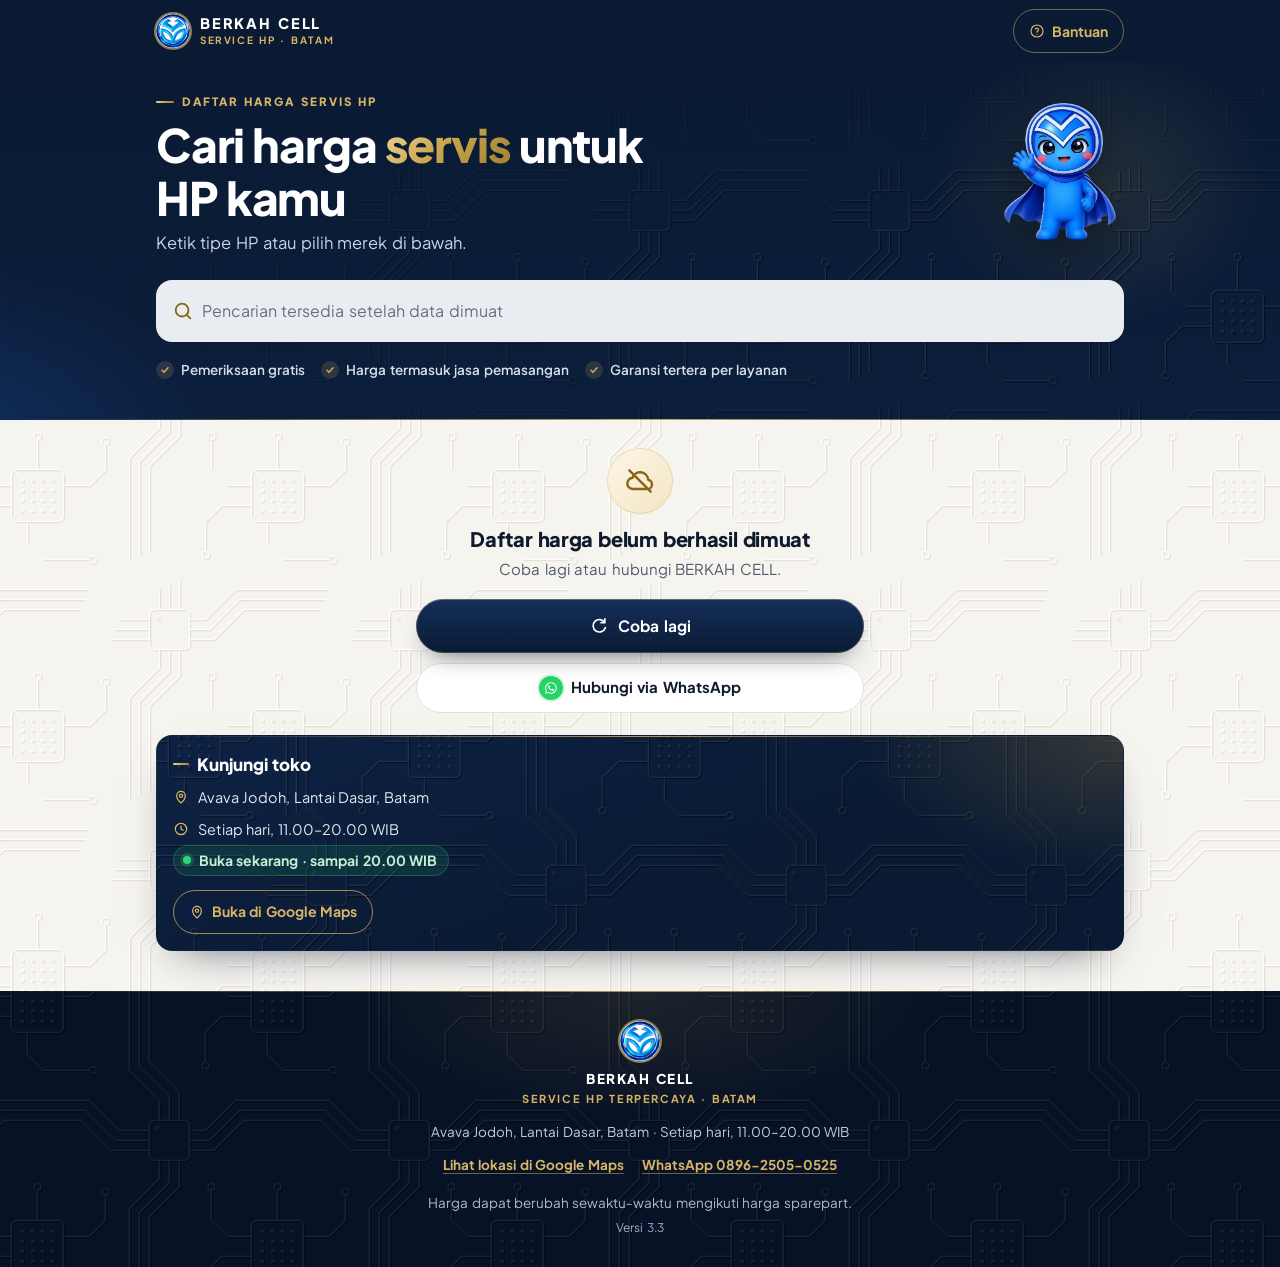
==== site-live/index.html @ f9f98e4e "Order iPhone models by generation: X to XS Max between 8 Plus and 11 The owner approved everything i" ====
<!DOCTYPE html>
<html lang="id">
<head>
<meta charset="UTF-8">
<meta name="viewport" content="width=device-width, initial-scale=1.0, viewport-fit=cover, interactive-widget=resizes-content">
<meta http-equiv="Content-Security-Policy" content="default-src 'self'; script-src 'self'; style-src 'self'; img-src 'self' data:; connect-src https://docs.google.com https://*.google.com https://*.googleusercontent.com; base-uri 'none'; form-action 'none'; object-src 'none'">
<meta name="referrer" content="strict-origin-when-cross-origin">
<meta name="theme-color" content="#0A1A33">
<meta name="description" content="Daftar harga servis HP BERKAH CELL di Avava Jodoh, Batam. Cari tipe HP kamu, lihat harga, estimasi, dan garansi, lalu tanya lewat WhatsApp.">
<title>BERKAH CELL — Daftar Harga Servis HP Batam</title>
<!-- Tampilan tautan saat dibagikan (WhatsApp, Facebook). Gambar harus alamat absolut;
     domain resmi berkahcellbatam.com (D08). -->
<meta property="og:type" content="website">
<meta property="og:site_name" content="BERKAH CELL">
<meta property="og:locale" content="id_ID">
<meta property="og:title" content="BERKAH CELL — Cek Harga Servis HP">
<meta property="og:description" content="Cari tipe HP kamu, lihat harga servis, estimasi, dan garansi, lalu tanya langsung lewat WhatsApp.">
<meta property="og:image" content="https://berkahcellbatam.com/assets/og-cover.jpg">
<meta property="og:image:type" content="image/jpeg">
<meta property="og:image:width" content="1200">
<meta property="og:image:height" content="630">
<meta property="og:image:alt" content="BERKAH CELL, service HP Batam: cek harga servis HP kamu">
<meta name="twitter:card" content="summary_large_image">
<link rel="icon" href="assets/logo.webp" type="image/webp">
<link rel="apple-touch-icon" href="assets/apple-touch-icon.png">
<link rel="manifest" href="site.webmanifest">
<link rel="preload" href="assets/fonts/plus-jakarta-sans-latin.woff2" as="font" type="font/woff2" crossorigin>
<link rel="stylesheet" href="styles.css?v=3.3.4">
<!-- Data lokal untuk mesin pencari (F19). Nilainya harus sama dengan CONFIG.STORE di app.js
     dan footer. Blok data JSON tidak dijalankan sebagai skrip, jadi CSP tidak perlu diubah. -->
<script type="application/ld+json">
{
  "@context": "https://schema.org",
  "@type": "LocalBusiness",
  "name": "BERKAH CELL",
  "description": "Service HP di Avava Jodoh, Batam. Daftar harga servis, estimasi, dan garansi per tipe HP.",
  "url": "https://berkahcellbatam.com/",
  "image": "https://berkahcellbatam.com/assets/og-cover.jpg",
  "logo": "https://berkahcellbatam.com/assets/icon-512.png",
  "telephone": "+6289625050525",
  "address": {
    "@type": "PostalAddress",
    "streetAddress": "Avava Jodoh, Lantai Dasar",
    "addressLocality": "Batam",
    "addressRegion": "Kepulauan Riau",
    "addressCountry": "ID"
  },
  "hasMap": "https://maps.app.goo.gl/9f942hFJcCKjUKnj9",
  "openingHoursSpecification": [{
    "@type": "OpeningHoursSpecification",
    "dayOfWeek": ["Monday", "Tuesday", "Wednesday", "Thursday", "Friday", "Saturday", "Sunday"],
    "opens": "11:00",
    "closes": "20:00"
  }]
}
</script>
</head>
<body>
<svg width="0" height="0" class="sprite" aria-hidden="true" focusable="false">
  <symbol id="i-search" viewBox="0 0 24 24"><circle cx="11" cy="11" r="7" fill="none" stroke="currentColor" stroke-width="2"/><path d="M20 20l-4-4" stroke="currentColor" stroke-width="2" stroke-linecap="round"/></symbol>
  <symbol id="i-chev" viewBox="0 0 24 24"><path d="M9 6l6 6-6 6" fill="none" stroke="currentColor" stroke-width="2" stroke-linecap="round" stroke-linejoin="round"/></symbol>
  <symbol id="i-x" viewBox="0 0 24 24"><path d="M6 6l12 12M18 6L6 18" stroke="currentColor" stroke-width="2" stroke-linecap="round"/></symbol>
  <symbol id="i-clock" viewBox="0 0 24 24"><circle cx="12" cy="12" r="8.5" fill="none" stroke="currentColor" stroke-width="1.8"/><path d="M12 7.5V12l3 2" fill="none" stroke="currentColor" stroke-width="1.8" stroke-linecap="round"/></symbol>
  <symbol id="i-shield" viewBox="0 0 24 24"><path d="M12 3l7 3v5c0 4.5-3 8.3-7 10-4-1.7-7-5.5-7-10V6l7-3z" fill="none" stroke="currentColor" stroke-width="1.8" stroke-linejoin="round"/></symbol>
  <symbol id="i-swap" viewBox="0 0 24 24"><path d="M7 7h11l-3-3M17 17H6l3 3" fill="none" stroke="currentColor" stroke-width="2" stroke-linecap="round" stroke-linejoin="round"/></symbol>
  <symbol id="i-help" viewBox="0 0 24 24"><circle cx="12" cy="12" r="9" fill="none" stroke="currentColor" stroke-width="1.8"/><path d="M9.6 9.3a2.5 2.5 0 014.8.9c0 1.7-2.4 2.1-2.4 3.6M12 17h.01" fill="none" stroke="currentColor" stroke-width="1.8" stroke-linecap="round"/></symbol>
  <symbol id="i-screen" viewBox="0 0 24 24"><rect x="6" y="2.5" width="12" height="19" rx="2.5" fill="none" stroke="currentColor" stroke-width="1.8"/><path d="M10 18.5h4" stroke="currentColor" stroke-width="1.8" stroke-linecap="round"/></symbol>
  <symbol id="i-battery" viewBox="0 0 24 24"><rect x="3" y="7" width="16" height="10" rx="2" fill="none" stroke="currentColor" stroke-width="1.8"/><path d="M21 10.5v3M6.5 10v4M9.5 10v4" stroke="currentColor" stroke-width="1.8" stroke-linecap="round"/></symbol>
  <symbol id="i-camera" viewBox="0 0 24 24"><path d="M4 8h3l1.5-2h7L17 8h3v11H4z" fill="none" stroke="currentColor" stroke-width="1.8" stroke-linejoin="round"/><circle cx="12" cy="13" r="3.2" fill="none" stroke="currentColor" stroke-width="1.8"/></symbol>
  <symbol id="i-plug" viewBox="0 0 24 24"><path d="M9 3v5M15 3v5M7 8h10v3a5 5 0 01-10 0zM12 16v5" fill="none" stroke="currentColor" stroke-width="1.8" stroke-linecap="round" stroke-linejoin="round"/></symbol>
  <symbol id="i-back" viewBox="0 0 24 24"><rect x="6" y="2.5" width="12" height="19" rx="2.5" fill="none" stroke="currentColor" stroke-width="1.8"/><rect x="8.5" y="5" width="4" height="4" rx="1.2" fill="none" stroke="currentColor" stroke-width="1.6"/></symbol>
  <symbol id="i-layers" viewBox="0 0 24 24"><path d="M12 4l8 4-8 4-8-4 8-4zM4 12l8 4 8-4M4 16l8 4 8-4" fill="none" stroke="currentColor" stroke-width="1.7" stroke-linejoin="round"/></symbol>
  <symbol id="i-btn" viewBox="0 0 24 24"><rect x="6" y="2.5" width="12" height="19" rx="2.5" fill="none" stroke="currentColor" stroke-width="1.8"/><path d="M19.5 8v4" stroke="currentColor" stroke-width="2.2" stroke-linecap="round"/></symbol>
  <symbol id="i-speaker" viewBox="0 0 24 24"><path d="M5 9h3l4-3.5v13L8 15H5z" fill="none" stroke="currentColor" stroke-width="1.8" stroke-linejoin="round"/><path d="M15.5 9.5a3.5 3.5 0 010 5M18 7a7 7 0 010 10" fill="none" stroke="currentColor" stroke-width="1.8" stroke-linecap="round"/></symbol>
  <symbol id="i-lock" viewBox="0 0 24 24"><rect x="5" y="11" width="14" height="10" rx="2" fill="none" stroke="currentColor" stroke-width="1.8"/><path d="M8 11V8a4 4 0 018 0v3" fill="none" stroke="currentColor" stroke-width="1.8"/></symbol>
  <symbol id="i-tool" viewBox="0 0 24 24"><path d="M14.5 6.5a4 4 0 00-5.2 5.2L4 17l3 3 5.3-5.3a4 4 0 005.2-5.2l-2.5 2.5-2.5-.5-.5-2.5z" fill="none" stroke="currentColor" stroke-width="1.7" stroke-linejoin="round"/></symbol>
  <symbol id="i-refresh" viewBox="0 0 24 24"><path d="M19 8a7.5 7.5 0 10.6 6M19 3.5V8h-4.5" fill="none" stroke="currentColor" stroke-width="2" stroke-linecap="round" stroke-linejoin="round"/></symbol>
  <symbol id="i-cloudoff" viewBox="0 0 24 24"><path d="M7 18h10.5a3.5 3.5 0 00.6-6.95A6 6 0 006.4 9.6 4.2 4.2 0 007 18z" fill="none" stroke="currentColor" stroke-width="1.8" stroke-linejoin="round"/><path d="M4 4l16 16" stroke="currentColor" stroke-width="1.8" stroke-linecap="round"/></symbol>
  <symbol id="i-list" viewBox="0 0 24 24"><path d="M8 7h12M8 12h12M8 17h12M4 7h.01M4 12h.01M4 17h.01" stroke="currentColor" stroke-width="2" stroke-linecap="round"/></symbol>
  <symbol id="i-check" viewBox="0 0 24 24"><path d="M6 12.5l4 4 8-9" fill="none" stroke="currentColor" stroke-width="2.6" stroke-linecap="round" stroke-linejoin="round"/></symbol>
  <symbol id="i-share" viewBox="0 0 24 24"><path d="M12 15V3.5M7.5 8L12 3.5 16.5 8M5 12.5V19a1.5 1.5 0 001.5 1.5h11A1.5 1.5 0 0019 19v-6.5" fill="none" stroke="currentColor" stroke-width="2" stroke-linecap="round" stroke-linejoin="round"/></symbol>
  <symbol id="i-pin" viewBox="0 0 24 24"><path d="M12 21s-6.5-5.6-6.5-11a6.5 6.5 0 0113 0c0 5.4-6.5 11-6.5 11z" fill="none" stroke="currentColor" stroke-width="1.8" stroke-linejoin="round"/><circle cx="12" cy="10" r="2.4" fill="none" stroke="currentColor" stroke-width="1.8"/></symbol>
  <symbol id="i-wa" viewBox="0 0 24 24"><path fill="currentColor" d="M12 3.2a8.7 8.7 0 00-7.5 13.1L3.3 20.8l4.6-1.2A8.7 8.7 0 1012 3.2zm0 15.9c-1.3 0-2.6-.4-3.7-1l-.3-.2-2.7.7.7-2.6-.2-.3A7.2 7.2 0 1112 19.1zm4-5.4c-.2-.1-1.3-.6-1.5-.7-.2-.1-.3-.1-.5.1l-.7.9c-.1.1-.3.2-.5.1a5.9 5.9 0 01-2.9-2.6c-.2-.4.2-.4.6-1.2.1-.1 0-.3 0-.4l-.7-1.6c-.2-.4-.4-.4-.5-.4h-.4a.8.8 0 00-.6.3 2.5 2.5 0 00-.8 1.9 4.4 4.4 0 00.9 2.3 10 10 0 003.8 3.4c1.4.6 2 .7 2.7.6.4-.1 1.3-.5 1.5-1.1.2-.5.2-1 .1-1.1l-.5-.2z"/></symbol>
</svg>

<div id="shell">
  <a class="skip-link" href="#main">Langsung ke konten</a>
  <header class="hdr">
    <div class="wrap hdr-in">
      <a class="brandmark" href="./" data-nav aria-label="BERKAH CELL, ke beranda">
        <img src="assets/logo.webp" width="34" height="34" alt="">
        <span class="bm"><b>BERKAH CELL</b><small>Service HP · Batam</small></span>
      </a>
      <a class="btn-help" href="?bantuan=1" data-nav>
        <svg width="16" height="16" aria-hidden="true"><use href="#i-help"/></svg>Bantuan
      </a>
    </div>
  </header>
  <main id="main" tabindex="-1">
    <noscript><div class="wrap"><p class="noscript">Daftar harga membutuhkan JavaScript. Hubungi BERKAH CELL lewat WhatsApp 0896-2505-0525, atau datang ke Avava Jodoh, Lantai Dasar, Batam.</p></div></noscript>
  </main>
  <footer class="ftr">
    <div class="wrap">
      <div class="ftr-brand">
        <img src="assets/logo.webp" width="40" height="40" alt="" loading="lazy">
        <div><b>BERKAH CELL</b><span class="tag">Service HP Terpercaya · Batam</span></div>
      </div>
      <span class="store-ftr"><span class="addr">Avava Jodoh, Lantai Dasar, Batam</span> · <span class="hours">Setiap hari, 11.00–20.00 WIB</span><br>
        <span class="ftr-links"><a href="https://maps.app.goo.gl/9f942hFJcCKjUKnj9" target="_blank" rel="noopener" data-maps>Lihat lokasi di Google Maps</a>
        <a href="https://wa.me/6289625050525" target="_blank" rel="noopener">WhatsApp 0896-2505-0525</a></span></span>
      <span class="fine-print">Harga dapat berubah sewaktu-waktu mengikuti harga sparepart.</span>
      <span class="ver">Versi 3.3</span>
    </div>
  </footer>
</div>
<div id="fixed-layer"></div>
<div id="panel-layer" hidden></div>
<script src="app.js?v=3.3.8" defer></script>
</body>
</html>
---- site-live/styles.css ----
/* BERKAH CELL — Daftar Harga Servis HP · Versi 3.3
   Arah desain: Katalog Bertingkat (PRD bagian 5), polesan premium navy & emas.
   Font: Plus Jakarta Sans (OFL, assets/fonts/OFL-plus-jakarta-sans.txt), disimpan di situs sendiri. */
@font-face{
  font-family:"Plus Jakarta Sans";font-style:normal;font-weight:200 800;font-display:swap;
  src:url(assets/fonts/plus-jakarta-sans-latin.woff2) format("woff2-variations"),url(assets/fonts/plus-jakarta-sans-latin.woff2) format("woff2");
  unicode-range:U+0000-00FF,U+0131,U+0152-0153,U+02BB-02BC,U+02C6,U+02DA,U+02DC,U+0304,U+0308,U+0329,U+2000-206F,U+20AC,U+2122,U+2191,U+2193,U+2212,U+2215,U+FEFF,U+FFFD;
}
:root{
  --navy-950:#071226; --navy-900:#0A1A33; --navy-800:#10284D; --navy-700:#1A3A6B; --navy-200:#B9C6DD;
  --ink:#0F1B2D; --ink-2:#4F5B6E; --ink-3:#667085;
  --bg:#F6F4EF; --card:#FFFFFF; --line:#E6E1D6; --line-2:#EFEBE3;
  --gold:#C9A54E; --gold-text:#8A6614; --gold-on-navy:#D8B566; --gold-soft:#FBF5E6;
  --gold-grad:linear-gradient(135deg,#F3DC9A 0%,#C9A54E 48%,#A07E2E 100%);
  --blue:#1F5FBF; --sel:#EEF3FB; --chip:#E8EEF8;
  --r-lg:20px; --r-md:16px; --r-sm:12px;
  --sh-1:0 1px 2px rgba(10,26,51,.05),0 8px 24px -14px rgba(10,26,51,.18);
  --sh-2:0 2px 4px rgba(10,26,51,.06),0 20px 38px -18px rgba(10,26,51,.32);
  --ease:cubic-bezier(.2,.7,.2,1);
  --cta-h:0px; --stick-h:0px;
  --wrap:760px;
}
*{box-sizing:border-box;margin:0;padding:0}
html{scroll-padding-top:calc(var(--stick-h) + 12px);scroll-padding-bottom:calc(var(--cta-h) + 12px);-webkit-text-size-adjust:100%}
body{font-family:"Plus Jakarta Sans","Segoe UI",Roboto,"Helvetica Neue",Arial,"Liberation Sans",sans-serif;background:var(--bg) url(assets/motif-emboss-terang.svg) 0 0/240px 240px;color:var(--ink);line-height:1.5;font-size:16px;-webkit-font-smoothing:antialiased;-moz-osx-font-smoothing:grayscale;text-rendering:optimizeLegibility;word-spacing:.09em;min-height:100vh;min-height:100dvh;display:flex;flex-direction:column}
#shell{display:flex;flex-direction:column;flex:1}
img{max-width:100%}
button,input,textarea{font:inherit;color:inherit;word-spacing:inherit} /* bawaan browser mengatur ulang spasi kata di tombol */
button{cursor:pointer;background:none;border:0}
a{color:inherit}
.sprite{position:absolute;width:0;height:0;overflow:hidden}
[hidden]{display:none!important}
.wrap{max-width:var(--wrap);margin:0 auto;padding:0 16px;width:100%}
.vh{position:absolute!important;width:1px;height:1px;padding:0;margin:-1px;overflow:hidden;clip:rect(0 0 0 0);white-space:nowrap;border:0}
:focus-visible{outline:3px solid var(--gold);outline-offset:2px;border-radius:8px}
.skip-link{position:absolute;left:12px;top:-60px;z-index:100;background:#fff;color:var(--ink);padding:10px 14px;border-radius:10px;font-weight:700}
.skip-link:focus{top:8px}
main{flex:1;padding-bottom:calc(var(--cta-h) + 32px)}
main:focus{outline:none}
@keyframes fade-in{from{opacity:0}to{opacity:1}}
.noscript{padding:24px 0}

/* ===== Header ===== */
.hdr{background:var(--navy-900);color:#fff;position:relative;z-index:2}
.hdr-in{height:62px;display:flex;align-items:center;justify-content:space-between;gap:12px}
.brandmark{display:flex;align-items:center;gap:10px;text-decoration:none;min-height:44px}
.brandmark img{width:34px;height:34px;border-radius:50%;background:#fff;box-shadow:0 0 0 2px rgba(216,181,102,.65)}
.brandmark .bm{display:flex;flex-direction:column;line-height:1.1}
.brandmark .bm b{font-weight:800;letter-spacing:1.8px;font-size:14.5px}
.brandmark .bm small{font-size:10px;font-weight:700;letter-spacing:1.6px;color:var(--gold-on-navy);text-transform:uppercase;margin-top:3px}
.btn-help{min-height:44px;padding:0 15px;border-radius:22px;border:1px solid rgba(216,181,102,.5);color:var(--gold-on-navy);font-size:14px;font-weight:700;display:inline-flex;align-items:center;gap:7px;text-decoration:none;transition:background .18s var(--ease),border-color .18s var(--ease)}
.btn-help:hover{background:rgba(216,181,102,.10);border-color:rgba(216,181,102,.85)}
.btn-help[aria-current="page"]{background:rgba(216,181,102,.14)}

/* ===== Hero & search ===== */
.hero{position:relative;color:#fff;padding:6px 0 26px;margin-top:-1px;overflow:hidden;background-color:var(--navy-900);
  background-image:radial-gradient(240px 200px at 86% 34%,rgba(216,181,102,.13),rgba(216,181,102,0) 70%),radial-gradient(520px 300px at -10% 112%,rgba(31,95,191,.32),rgba(31,95,191,0) 70%),linear-gradient(180deg,#0A1A33 0%,#0B1E3B 100%)}
.hero::before{content:"";position:absolute;inset:0;pointer-events:none;
  background:url(assets/motif-emboss-gelap.svg) 0 0/240px 240px;
  -webkit-mask-image:radial-gradient(ellipse 85% 68% at 84% 62%,#000 0%,#000 30%,transparent 100%);mask-image:radial-gradient(ellipse 85% 68% at 84% 62%,#000 0%,#000 30%,transparent 100%)}
.hero::after{content:"";position:absolute;left:0;right:0;bottom:0;height:1px;background:linear-gradient(90deg,rgba(201,165,78,0),rgba(216,181,102,.9),rgba(201,165,78,0))}
.hero .wrap{position:relative;z-index:1}
.eyebrow{font-size:11.5px;font-weight:800;letter-spacing:2px;color:var(--gold-on-navy);text-transform:uppercase;display:flex;align-items:center;gap:8px;margin-top:10px}
.eyebrow::before{content:"";width:18px;height:2px;border-radius:2px;background:var(--gold-grad)}
.hero h1{font-size:clamp(27px,7.2vw,40px);font-weight:800;line-height:1.14;letter-spacing:-.8px;margin-top:8px;max-width:14em;padding-right:80px}
.hero h1 .gold{color:var(--gold-on-navy);background:var(--gold-grad);-webkit-background-clip:text;background-clip:text;-webkit-text-fill-color:transparent}
.hero .lead{color:#C9D4E8;font-size:15px;margin-top:8px;max-width:30em;padding-right:80px}
.hero .mascot{position:absolute;right:12px;top:4px;width:70px;height:auto;filter:drop-shadow(0 10px 18px rgba(0,0,0,.35))}
.searchbox{margin-top:18px;height:58px;background:#fff;border-radius:var(--r-md);display:flex;align-items:center;gap:8px;padding:0 6px 0 16px;color:var(--ink);box-shadow:0 14px 34px -14px rgba(0,0,0,.55),inset 0 0 0 1px rgba(255,255,255,.6);transition:box-shadow .18s var(--ease)}
.searchbox:focus-within{box-shadow:0 0 0 3px var(--gold),0 14px 34px -14px rgba(0,0,0,.55)}
.searchbox svg{flex:0 0 auto;color:var(--gold-text)}
.searchbox input{flex:1;min-width:0;height:100%;border:0;background:transparent;font-size:16px;outline:none}
.searchbox input::placeholder{color:var(--ink-3)}
.searchbox input::-webkit-search-cancel-button{display:none}
.searchbox input:disabled{color:var(--ink-3)}
.searchbox.disabled{background:#E9ECF1;box-shadow:none}
.clear{flex:0 0 44px;width:44px;height:44px;border-radius:22px;display:flex;align-items:center;justify-content:center;color:var(--ink-2)}
.clear:hover{background:#F1F3F6}
.andalan{display:inline-flex;align-items:center;gap:8px;min-height:44px;margin-top:14px;padding:0 14px 0 12px;border-radius:22px;background:rgba(216,181,102,.12);box-shadow:inset 0 0 0 1px rgba(216,181,102,.55);color:#EFE2BF;font-size:13.5px;font-weight:600;text-decoration:none;transition:background .18s var(--ease)}
.andalan b{color:var(--gold-on-navy);font-weight:800}
.andalan svg{flex:none;color:var(--gold-on-navy)}
.andalan:hover{background:rgba(216,181,102,.22)}
.andalan+.trust{margin-top:12px}
.trust{list-style:none;display:flex;flex-wrap:wrap;gap:8px 16px;margin-top:14px;font-size:13px;font-weight:600;color:#D5DEEC}
.trust li{display:inline-flex;align-items:center;gap:7px}
.trust svg{flex:0 0 auto;width:18px;height:18px;padding:3px;border-radius:50%;background:rgba(216,181,102,.16);color:var(--gold-on-navy)}
body.searching .hero .eyebrow,body.searching .hero h1,body.searching .hero .lead,body.searching .hero .mascot,body.searching .hero .trust,body.searching .hero .andalan{display:none}
body.searching .hero{padding-top:4px;padding-bottom:16px}
body.searching .hero .searchbox{margin-top:8px}

/* ===== Sections ===== */
.section{padding-top:22px}
.sec-title{font-size:12px;font-weight:800;letter-spacing:1.6px;color:var(--ink-2);text-transform:uppercase;margin-bottom:12px;display:flex;align-items:center;gap:8px}
.sec-title::before{content:"";width:16px;height:2px;border-radius:2px;background:var(--gold-grad);margin-right:-2px;order:-1}
.sec-title small{margin-left:auto;font-size:12.5px;letter-spacing:0;text-transform:none;font-weight:600;color:var(--ink-3)}
.grid-brands{display:grid;grid-template-columns:repeat(3,1fr);gap:10px;list-style:none}
.tile{position:relative;background:var(--card);border:1px solid rgba(10,26,51,.06);border-radius:var(--r-md);box-shadow:var(--sh-1);min-height:84px;padding:14px 14px 13px;display:flex;flex-direction:column;justify-content:flex-end;text-decoration:none;transition:transform .2s var(--ease),box-shadow .2s var(--ease),border-color .2s var(--ease)}
.tile::before{content:"";position:absolute;left:14px;top:14px;width:16px;height:2px;border-radius:2px;background:var(--gold-grad);opacity:.85}
.tile b{font-size:16px;font-weight:800;letter-spacing:-.2px;overflow-wrap:anywhere}
.tile span{font-size:12.5px;font-weight:600;color:var(--ink-3)}
.tile svg{position:absolute;right:10px;top:10px;color:var(--gold-text);opacity:.55;transition:opacity .2s var(--ease),transform .2s var(--ease)}
.tile:hover{transform:translateY(-2px);box-shadow:var(--sh-2);border-color:rgba(201,165,78,.55)}
.tile:hover svg{opacity:1;transform:translateX(2px)}
.tile:active{transform:translateY(0) scale(.985)}
.helpcard{position:relative;margin-top:16px;background:var(--card);border:1px solid rgba(10,26,51,.06);border-radius:var(--r-md);box-shadow:var(--sh-1);padding:16px 16px 12px 19px;overflow:hidden}
.helpcard::before{content:"";position:absolute;left:0;top:0;bottom:0;width:3px;background:var(--gold-grad)}
.helpcard h2,.helpcard h3{font-size:15.5px;font-weight:800}
.helpcard p{font-size:14px;color:var(--ink-2);margin-top:2px}
.link-btn{display:inline-flex;align-items:center;gap:6px;margin-top:6px;font-weight:700;font-size:14.5px;color:var(--blue);min-height:44px;text-decoration:none;text-align:left}
.link-btn:hover{text-decoration:underline;text-underline-offset:3px}
.meta-line{font-size:13.5px;color:var(--ink-2);margin:0 2px 10px}
.list{background:var(--card);border:1px solid rgba(10,26,51,.06);border-radius:var(--r-md);box-shadow:var(--sh-1);overflow:hidden;list-style:none}
.list li+li{border-top:1px solid var(--line-2)}
.li{display:flex;align-items:center;justify-content:space-between;gap:12px;min-height:62px;padding:10px 14px 10px 16px;text-decoration:none;transition:background .15s var(--ease)}
.li:hover{background:#FBFAF6}
.li>span{min-width:0}
.li .t{display:block;font-size:16px;font-weight:700;letter-spacing:-.15px;overflow-wrap:anywhere}
.li .s{display:block;font-size:12.5px;font-weight:600;color:var(--ink-3);margin-top:1px}
.li.cur{background:var(--sel)}
.badge-cur{font-size:11px;font-weight:800;color:var(--navy-700);background:#DCE6F7;padding:2px 8px;border-radius:20px;margin-left:8px;white-space:nowrap;vertical-align:2px}
.li svg{flex:0 0 auto;width:30px;height:30px;padding:6px;border-radius:50%;background:var(--gold-soft);color:var(--gold-text);transition:background .15s var(--ease),color .15s var(--ease)}
.li:hover svg{background:var(--navy-900);color:var(--gold-on-navy)}

/* ===== Crumb & titles ===== */
.crumb{background:var(--card);border-bottom:1px solid var(--line)}
.crumb ol{list-style:none;display:flex;flex-wrap:wrap;align-items:center;gap:2px 4px;min-height:44px;font-size:14px;color:var(--ink-2)}
.crumb li{display:flex;align-items:center;gap:4px}
.crumb li+li::before{content:"›";color:var(--ink-3);margin-right:2px}
.crumb a{color:var(--blue);font-weight:700;text-decoration:none;display:inline-flex;align-items:center;min-height:44px;padding:0 2px}
.crumb a:hover{text-decoration:underline;text-underline-offset:3px}
.page-title{padding-top:18px}
.page-title .eb,.dev .eb{font-size:11.5px;font-weight:800;letter-spacing:1.8px;color:var(--gold-text);text-transform:uppercase}
.page-title h1{font-size:30px;font-weight:800;letter-spacing:-.7px;line-height:1.15;margin-top:2px;overflow-wrap:anywhere}
.page-title .m{font-size:14px;color:var(--ink-2);margin-top:2px}
.filter{height:52px;margin:14px 0;background:var(--card);border:1px solid rgba(10,26,51,.08);border-radius:var(--r-sm);box-shadow:var(--sh-1);display:flex;align-items:center;gap:8px;padding:0 4px 0 14px;color:var(--gold-text)}
.filter:focus-within{box-shadow:0 0 0 3px var(--gold);border-color:transparent}
.filter input{flex:1;min-width:0;border:0;background:transparent;height:100%;font-size:16px;color:var(--ink);outline:none}
.notice{margin:0 0 12px;background:var(--sel);border-radius:var(--r-sm);padding:10px 12px;font-size:14px;color:var(--navy-700);display:flex;gap:8px;align-items:center}
.notice svg{flex:0 0 auto}

/* ===== Detail ===== */
.dev{background:linear-gradient(180deg,#FFFFFF 0%,#FDFCF9 100%);border-bottom:1px solid var(--line);padding:16px 0 16px}
.dev .row1{display:flex;justify-content:space-between;align-items:flex-end;gap:10px;flex-wrap:wrap}
.dev h1{font-size:30px;font-weight:800;letter-spacing:-.8px;line-height:1.12;overflow-wrap:anywhere;flex:1 1 auto;min-width:0}
.dev .m{font-size:14px;color:var(--ink-2);margin-top:4px}
.dev .row2{display:flex;justify-content:space-between;align-items:center;gap:4px 12px;flex-wrap:wrap;margin-top:2px}
.dev .row2 .m{margin-top:0}
.dev .share{margin-top:0;font-size:14px}
.share-note{display:flex;flex-wrap:wrap;align-items:center;gap:6px 8px;margin-top:6px;padding:10px 12px;border-radius:10px;background:var(--sel);color:var(--ink);font-size:13.5px}
.share-note:empty{margin:0;padding:0;background:none}
.share-note input{flex:1 1 100%;min-width:0;min-height:44px;padding:0 10px;border:1px solid var(--line);border-radius:8px;font:inherit;color:var(--ink);background:#fff}
.btn-sec{min-height:44px;padding:0 15px;border-radius:22px;border:1.5px solid var(--navy-700);color:var(--navy-700);font-weight:700;font-size:14px;display:inline-flex;align-items:center;gap:7px;background:#fff;white-space:nowrap;text-decoration:none;transition:background .18s var(--ease),color .18s var(--ease),border-color .18s var(--ease)}
.btn-sec:hover{background:var(--navy-900);border-color:var(--navy-900);color:#fff}
.hint{font-size:13.5px;color:var(--ink-2);padding-top:14px}
.services{display:grid;grid-template-columns:1fr;gap:12px;margin-top:10px}
.svc{background:var(--card);border:1px solid rgba(10,26,51,.06);border-radius:var(--r-md);box-shadow:var(--sh-1);overflow:hidden}
.svc h2{display:flex;align-items:center;gap:11px;padding:13px 16px 11px;font-weight:800;font-size:16px;letter-spacing:-.2px;overflow-wrap:anywhere}
.svc h2 .ic{flex:0 0 34px;width:34px;height:34px;border-radius:10px;background:linear-gradient(135deg,#FCF6E7,#F3E6C4);color:var(--gold-text);display:flex;align-items:center;justify-content:center;box-shadow:inset 0 0 0 1px rgba(201,165,78,.25)}
.var{display:flex;align-items:flex-start;gap:12px;padding:13px 16px;border-top:1px solid var(--line-2);width:100%;text-align:left;min-height:64px;transition:background .15s var(--ease)}
.var:hover{background:#FBFAF6}
.radio{flex:0 0 22px;height:22px;border-radius:50%;border:2px solid #9AA4B5;margin-top:2px;display:flex;align-items:center;justify-content:center;color:#fff;transition:border-color .15s var(--ease),background .15s var(--ease)}
.radio svg{display:none}
.var .main{flex:1;min-width:0}
.var .top{display:flex;justify-content:space-between;align-items:baseline;gap:8px;flex-wrap:wrap}
.q{font-size:12px;font-weight:800;letter-spacing:.3px;color:var(--navy-700);background:var(--chip);padding:3px 10px;border-radius:20px;overflow-wrap:anywhere}
.q.jasa{background:#F3EEE2;color:var(--gold-text)}
.price{font-size:20px;font-weight:800;letter-spacing:-.4px;font-variant-numeric:tabular-nums;white-space:nowrap;margin-left:auto;color:var(--navy-900)}
.price.ask{font-size:15px;font-weight:700;color:var(--navy-700)}
.sub{display:flex;flex-wrap:wrap;gap:4px 14px;font-size:13.5px;color:var(--ink-2);margin-top:6px}
.sub span{display:inline-flex;align-items:center;gap:5px}
.var[aria-pressed="true"]{background:linear-gradient(90deg,rgba(201,165,78,.12),rgba(201,165,78,.03) 70%),#FFFDF8;box-shadow:inset 3px 0 0 var(--gold)}
.var[aria-pressed="true"] .radio{border-color:var(--navy-900);background:var(--navy-900)}
.var[aria-pressed="true"] .radio svg{display:block;color:var(--gold-on-navy)}
.box{background:var(--card);border:1px solid rgba(10,26,51,.06);border-radius:var(--r-md);box-shadow:var(--sh-1);margin-top:12px;padding:16px}
.box.gold{position:relative;overflow:hidden;padding-left:19px}
.box.gold::before{content:"";position:absolute;left:0;top:0;bottom:0;width:3px;background:var(--gold-grad)}
.box h2{font-size:15.5px;font-weight:800}
.box p,.box li{font-size:14px;color:var(--ink-2);margin-top:4px}
.box ul{padding-left:18px;margin-top:4px}
.store-mini{margin-top:10px}
/* Kartu "Kunjungi toko": navy dengan aksen emas */
.box.store{position:relative;overflow:hidden;color:#fff;border-color:transparent;background-color:var(--navy-900);
  background-image:radial-gradient(380px 200px at 100% 0%,rgba(201,165,78,.22),rgba(201,165,78,0) 70%),url(assets/motif-emboss-gelap.svg),linear-gradient(160deg,#0D2244 0%,#0A1A33 60%);background-size:auto,240px 240px,auto;box-shadow:0 18px 40px -22px rgba(10,26,51,.65)}
.box.store::after{content:"";position:absolute;left:16px;right:16px;top:0;height:1px;background:linear-gradient(90deg,rgba(216,181,102,0),rgba(216,181,102,.8),rgba(216,181,102,0))}
.box.store h2{color:#fff;font-size:17px;display:flex;align-items:center;gap:8px}
.box.store h2::before{content:"";width:16px;height:2px;border-radius:2px;background:var(--gold-grad)}
.store .store-line{display:flex;align-items:flex-start;gap:9px;color:#E3E9F3;margin-top:10px;font-size:14.5px}
.store .store-line svg{flex:none;margin-top:2px;color:var(--gold-on-navy)}
.store .acts{margin-top:14px}
.open-status{display:inline-flex;align-items:center;gap:8px;margin-top:12px;padding:5px 12px 5px 10px;border-radius:20px;font-size:13px;font-weight:700;background:rgba(255,255,255,.07);color:#C3CEDF;box-shadow:inset 0 0 0 1px rgba(255,255,255,.08)}
.open-status .dot{width:8px;height:8px;border-radius:50%;background:#8A97AD}
.open-status.is-open{color:#BFF2D2;background:rgba(46,204,113,.12);box-shadow:inset 0 0 0 1px rgba(46,204,113,.28)}
.open-status.is-open .dot{background:#34D27B;box-shadow:0 0 0 3px rgba(52,210,123,.22)}
/* Langkah servis di beranda */
.steps{margin-top:22px}
.steps-list{list-style:none;background:var(--card);border:1px solid rgba(10,26,51,.06);border-radius:var(--r-md);box-shadow:var(--sh-1);padding:6px 16px}
.steps-list li{position:relative;display:flex;gap:14px;padding:12px 0}
.steps-list li:not(:last-child)::after{content:"";position:absolute;left:14px;top:46px;bottom:-8px;width:2px;border-radius:2px;background:linear-gradient(180deg,rgba(201,165,78,.55),rgba(201,165,78,.12))}
.steps .n{flex:0 0 30px;width:30px;height:30px;border-radius:50%;background:var(--navy-900);color:var(--gold-on-navy);font-weight:800;font-size:14px;display:flex;align-items:center;justify-content:center;box-shadow:0 0 0 2px rgba(216,181,102,.55)}
.steps b{display:block;font-size:15px;line-height:1.35;padding-top:4px}
.steps p{font-size:13.5px;color:var(--ink-2);margin-top:2px}
.store .btn-sec{background:transparent;color:var(--gold-on-navy);border-color:rgba(216,181,102,.7)}
.store .btn-sec:hover{background:var(--gold-on-navy);border-color:var(--gold-on-navy);color:var(--navy-900)}
.sticky-dev{position:fixed;left:0;right:0;top:0;z-index:30;background:rgba(255,255,255,.9);-webkit-backdrop-filter:saturate(160%) blur(14px);backdrop-filter:saturate(160%) blur(14px);border-bottom:1px solid rgba(10,26,51,.08);box-shadow:0 6px 20px -10px rgba(10,26,51,.25)}
.sticky-dev .wrap{min-height:58px;display:flex;align-items:center;justify-content:space-between;gap:10px;padding-top:6px;padding-bottom:6px}
.sticky-dev .nm{font-weight:800;font-size:16.5px;letter-spacing:-.3px;line-height:1.2;min-width:0;overflow-wrap:anywhere}
.sticky-dev .nm small{display:block;font-size:10.5px;font-weight:800;letter-spacing:1.6px;color:var(--gold-text);text-transform:uppercase}
.cta{position:fixed;left:0;right:0;bottom:0;z-index:20;background:rgba(255,255,255,.9);-webkit-backdrop-filter:saturate(160%) blur(14px);backdrop-filter:saturate(160%) blur(14px);border-top:1px solid rgba(201,165,78,.35);box-shadow:0 -10px 26px -12px rgba(10,26,51,.22);padding:10px 0 calc(12px + env(safe-area-inset-bottom))}
.cta .ctx{font-size:13px;color:var(--ink-2);margin-bottom:6px;display:flex;justify-content:space-between;gap:10px}
.cta .ctx b{color:var(--ink)}
.cta .ctx .p{white-space:nowrap;font-weight:800;color:var(--navy-900);font-variant-numeric:tabular-nums}
.btn-pri{position:relative;min-height:54px;border-radius:27px;background-color:var(--navy-900);background-image:linear-gradient(180deg,#15305A 0%,#0A1A33 100%);color:#fff;font-weight:700;font-size:15.5px;letter-spacing:.1px;display:flex;align-items:center;justify-content:center;gap:9px;width:100%;text-decoration:none;padding:0 18px;text-align:center;box-shadow:inset 0 1px 0 rgba(255,255,255,.10),inset 0 0 0 1px rgba(216,181,102,.28),0 12px 26px -14px rgba(10,26,51,.75);transition:transform .15s var(--ease),box-shadow .2s var(--ease)}
.btn-pri:hover{background-image:linear-gradient(180deg,#1A3A6B 0%,#0D2244 100%);box-shadow:inset 0 1px 0 rgba(255,255,255,.12),inset 0 0 0 1px rgba(216,181,102,.5),0 16px 30px -14px rgba(10,26,51,.8)}
.btn-pri:active{transform:scale(.99)}
.wa{flex:0 0 24px;width:24px;height:24px;border-radius:12px;background:#25D366;color:#fff;display:flex;align-items:center;justify-content:center;box-shadow:0 0 0 2px rgba(37,211,102,.18)}
.btn-ghost{min-height:50px;border-radius:25px;border:1.5px solid var(--line);background:#fff;color:var(--ink);font-weight:700;font-size:15px;display:flex;align-items:center;justify-content:center;gap:8px;width:100%;text-decoration:none;padding:0 16px;transition:border-color .18s var(--ease),box-shadow .18s var(--ease)}
.btn-ghost:hover{border-color:var(--gold);box-shadow:0 8px 20px -14px rgba(10,26,51,.4)}

/* ===== States ===== */
.state{display:flex;flex-direction:column;align-items:center;text-align:center;padding:28px 6px 0;max-width:460px;margin:0 auto}
.state img{width:80px;height:auto;filter:drop-shadow(0 10px 16px rgba(10,26,51,.18))}
.state .ico{width:66px;height:66px;border-radius:33px;background:linear-gradient(135deg,#FCF6E7,#F3E6C4);color:var(--gold-text);display:flex;align-items:center;justify-content:center;box-shadow:inset 0 0 0 1px rgba(201,165,78,.3)}
.state h1,.state h2{font-size:20px;font-weight:800;line-height:1.3;margin-top:12px;letter-spacing:-.3px;overflow-wrap:anywhere}
.state p{font-size:15px;color:var(--ink-2);margin-top:6px}
.state .acts{display:flex;flex-direction:column;gap:10px;width:100%;margin-top:18px}
.state+.box.store{margin-top:22px}
.chips{display:flex;flex-wrap:wrap;gap:8px;justify-content:center;margin-top:8px}
.chip{min-height:44px;padding:0 16px;border-radius:22px;border:1px solid var(--line);background:#fff;font-size:14px;font-weight:700;display:inline-flex;align-items:center;text-decoration:none;transition:border-color .18s var(--ease)}
.chip:hover{border-color:var(--gold)}
.skel{background:linear-gradient(100deg,#ECE8DF 30%,#F7F4EE 50%,#ECE8DF 70%);background-size:300% 100%;border:0;box-shadow:none;animation:shimmer 1.3s linear infinite}
@keyframes shimmer{from{background-position:100% 0}to{background-position:0 0}}

/* ===== Halaman 404 ===== */
.nf{flex:1;display:flex;align-items:center}
.nf .state{padding-top:40px;padding-bottom:40px}
.nf .state .acts{max-width:360px}

/* ===== Help page ===== */
.help h2{font-size:16px;font-weight:800;margin-top:4px}
.help .box{margin-top:14px}
.help .acts{display:flex;flex-direction:column;gap:10px;margin-top:12px}
.phone-no{font-variant-numeric:tabular-nums;font-weight:800;color:var(--ink);letter-spacing:.3px}

/* ===== Footer ===== */
.ftr{position:relative;background-color:var(--navy-950);background-image:radial-gradient(420px 180px at 50% 0%,rgba(201,165,78,.12),rgba(201,165,78,0) 70%),url(assets/motif-emboss-gelap.svg);background-size:auto,240px 240px;color:#C3CEDF;font-size:13.5px;text-align:center;padding:30px 0 30px;margin-top:8px}
.ftr::before{content:"";position:absolute;left:0;right:0;top:0;height:1px;background:linear-gradient(90deg,rgba(216,181,102,0),rgba(216,181,102,.75),rgba(216,181,102,0))}
.ftr .ftr-brand{display:flex;flex-direction:column;align-items:center;gap:8px}
.ftr .ftr-brand img{width:40px;height:40px;border-radius:50%;background:#fff;box-shadow:0 0 0 2px rgba(216,181,102,.65)}
.ftr b{color:#fff;letter-spacing:1.6px;font-weight:800}
.ftr .tag{display:block;font-size:11px;font-weight:700;letter-spacing:1.6px;color:var(--gold-on-navy);text-transform:uppercase;margin-top:2px}
.ftr .store-ftr{display:block;margin-top:14px;line-height:1.6}
.ftr .store-ftr .addr,.ftr .store-ftr .hours{white-space:nowrap}
.ftr a{display:inline-flex;align-items:center;min-height:44px;color:var(--gold-on-navy);font-weight:700;text-decoration:underline;text-underline-offset:3px;text-decoration-color:rgba(216,181,102,.5)}
.ftr a:hover{text-decoration-color:var(--gold-on-navy)}
.ftr .ftr-links{display:flex;flex-wrap:wrap;justify-content:center;gap:0 18px}
.ftr .fine-print{display:block;margin-top:6px;color:#AEBBD0}
.ftr .ver{display:block;margin-top:6px;color:#9FB0CC;font-size:12px}
body.has-cta .ftr{padding-bottom:calc(var(--cta-h) + 24px)}
body.has-cta main{padding-bottom:32px}

/* ===== Panel ===== */
#panel-layer{position:fixed;inset:0;z-index:50}
.scrim{position:absolute;inset:0;background:rgba(7,18,38,.55);-webkit-backdrop-filter:blur(2px);backdrop-filter:blur(2px);animation:fade-in .2s var(--ease) both}
.sheet{position:absolute;left:0;right:0;bottom:0;margin:0 auto;max-width:560px;background:#fff;border-radius:24px 24px 0 0;padding:8px 16px calc(16px + env(safe-area-inset-bottom));max-height:calc(100vh - 56px);max-height:calc(100dvh - 56px);overflow-y:auto;overscroll-behavior:contain;box-shadow:0 -14px 40px rgba(7,18,38,.28);animation:sheet-in .26s var(--ease) both}
@keyframes sheet-in{from{opacity:0}to{opacity:1}}
.grab{width:40px;height:5px;border-radius:3px;background:#D5D9E0;margin:4px auto 12px}
.sheet-head{display:flex;align-items:flex-start;justify-content:space-between;gap:8px}
.sheet h2{font-size:20px;font-weight:800;letter-spacing:-.3px;line-height:1.3;overflow-wrap:anywhere}
.sheet h2:focus{outline:none}
.sheet .lead{font-size:14px;color:var(--ink-2);margin-top:2px}
.x-btn{flex:0 0 44px;width:44px;height:44px;margin:-6px -2px 0 0;border-radius:22px;background:#EEF1F5;color:var(--ink);display:flex;align-items:center;justify-content:center;transition:background .15s var(--ease)}
.x-btn:hover{background:#E1E6ED}
.opts{display:flex;flex-direction:column;gap:8px;margin-top:12px;border:0}
.opt{display:flex;align-items:center;gap:12px;min-height:52px;padding:8px 12px;border:1px solid var(--line);border-radius:14px;font-size:15px;font-weight:700;text-align:left;background:#fff;width:100%;transition:border-color .15s var(--ease),background .15s var(--ease)}
.opt:hover{border-color:rgba(201,165,78,.7)}
.opt[aria-pressed="true"]{border-color:var(--gold);background:#FFFDF8;box-shadow:inset 0 0 0 1px var(--gold)}
.opt[aria-pressed="true"] .radio{border-color:var(--navy-900);background:var(--navy-900)}
.opt[aria-pressed="true"] .radio svg{display:block;color:var(--gold-on-navy)}
.note-label{display:block;font-size:13.5px;font-weight:700;color:var(--ink-2);margin-top:12px}
.note{display:block;width:100%;margin-top:4px;border:1px solid var(--line);border-radius:14px;min-height:60px;padding:10px 12px;font-size:16px;resize:vertical}
.note:focus{outline:none;box-shadow:0 0 0 3px var(--gold);border-color:transparent}
.preview{margin-top:10px;background:#F3F6F2;border:1px solid #DDE7DA;border-radius:14px;padding:10px 12px;font-size:14px;color:#24412F;overflow-wrap:anywhere}
.preview b{display:block;font-size:11px;letter-spacing:1px;color:#4E6B57;text-transform:uppercase;margin-bottom:2px}
.sheet .btn-pri{margin-top:12px}
.skip{display:flex;align-items:center;justify-content:center;min-height:44px;font-weight:700;font-size:15px;color:var(--blue);margin-top:4px;text-decoration:none}
.fine{font-size:12.5px;color:var(--ink-3);text-align:center}
body.locked{overflow:hidden}

/* ===== Larger screens ===== */
@media (min-width:640px){
  .grid-brands{grid-template-columns:repeat(4,1fr);gap:12px}
  .trust{font-size:13.5px}
  .steps-list{display:grid;grid-template-columns:repeat(3,1fr);padding:4px 0}
  .steps-list li{flex-direction:column;gap:10px;padding:14px 18px}
  .steps-list li+li{border-left:1px solid var(--line-2)}
  .steps-list li:not(:last-child)::after{display:none}
}
@media (min-width:1024px){
  :root{--wrap:1000px}
  .grid-brands{grid-template-columns:repeat(5,1fr);gap:14px}
  .tile{min-height:96px;padding:16px}
  .tile::before{left:16px;top:16px}
  /* Dua kolom mengalir (masonry) supaya kartu dengan jumlah pilihan berbeda tidak meninggalkan celah. */
  .services{display:block;columns:2;column-gap:14px}
  .services .svc{break-inside:avoid;margin-bottom:14px}
  .hero{padding:22px 0 40px}
  .hero h1{font-size:46px;letter-spacing:-1.2px;padding-right:140px}
  .hero .lead{font-size:16.5px;padding-right:140px}
  .hero .mascot{width:112px;top:10px;right:24px}
  .searchbox{height:62px;margin-top:24px}
  .trust{margin-top:18px}
  .dev h1{font-size:36px}
  .page-title h1{font-size:34px}
  .sheet{bottom:auto;top:50%;transform:translateY(-50%);border-radius:24px;max-height:calc(100vh - 48px)}
}
@media (prefers-reduced-motion:reduce){*{transition:none!important;animation:none!important;scroll-behavior:auto!important}}
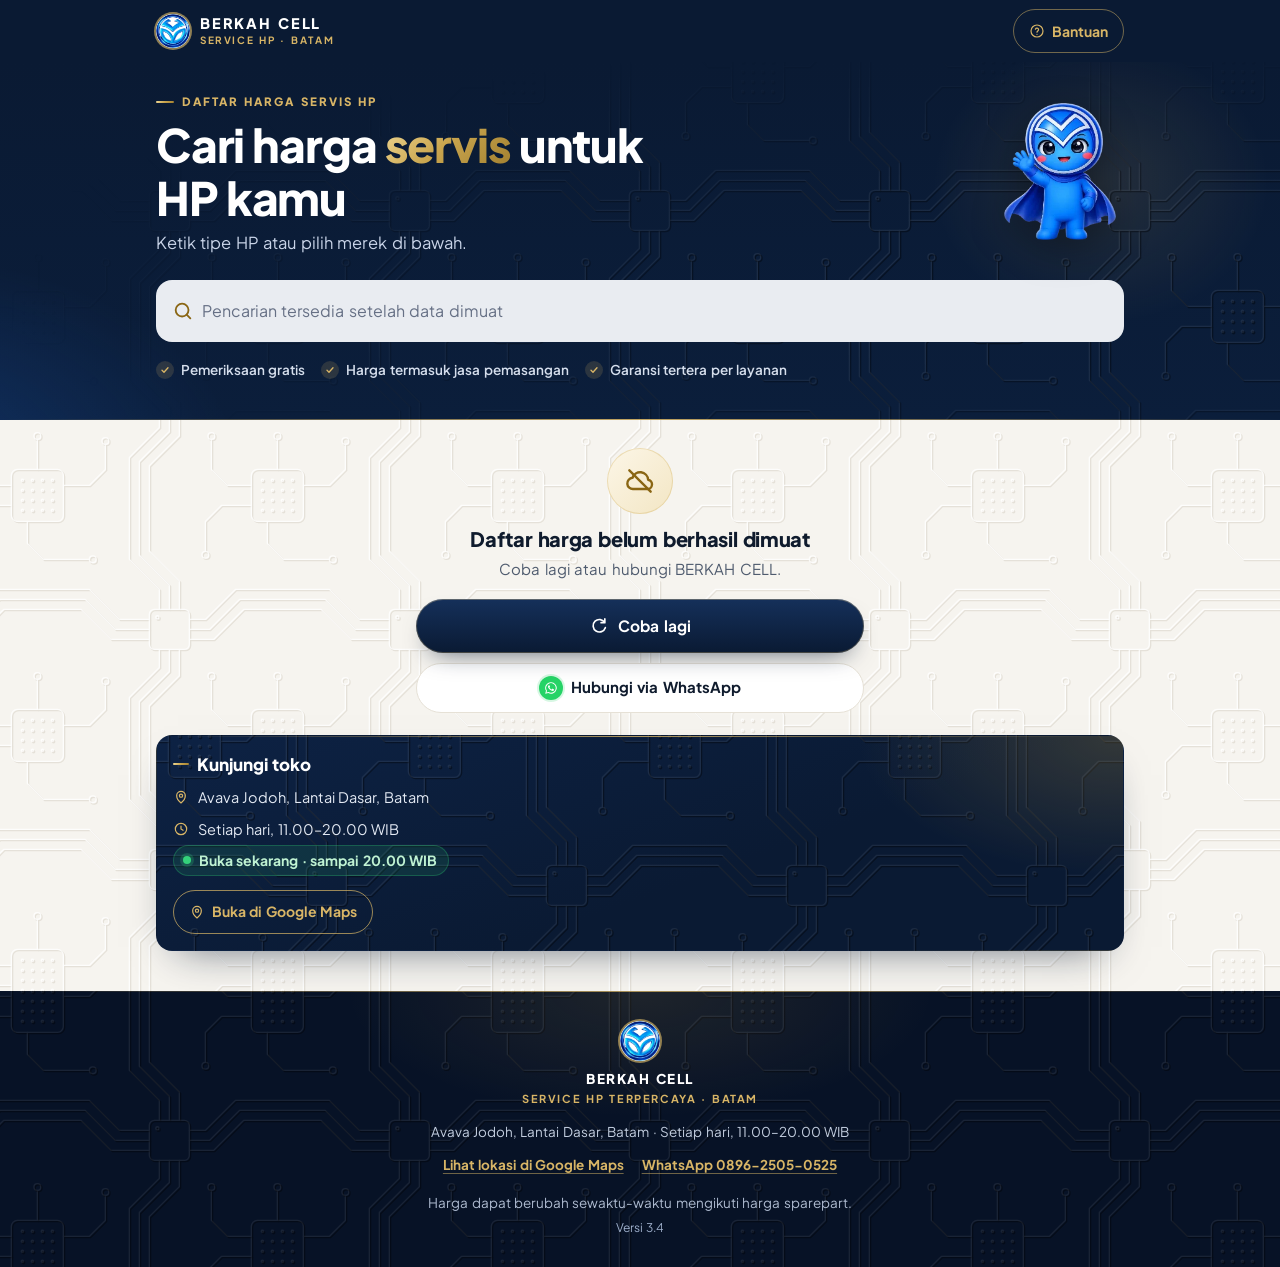
==== commit 4d256254: "Versi 3.4: add a "Lokasi" button next to WhatsApp after choosing a service Owner request (9 Oct 2026" ====
--- a/site-live/index.html
+++ b/site-live/index.html
@@ -25,7 +25,7 @@
 <link rel="apple-touch-icon" href="assets/apple-touch-icon.png">
 <link rel="manifest" href="site.webmanifest">
 <link rel="preload" href="assets/fonts/plus-jakarta-sans-latin.woff2" as="font" type="font/woff2" crossorigin>
-<link rel="stylesheet" href="styles.css?v=3.3.4">
+<link rel="stylesheet" href="styles.css?v=3.4.0">
 <!-- Data lokal untuk mesin pencari (F19). Nilainya harus sama dengan CONFIG.STORE di app.js
      dan footer. Blok data JSON tidak dijalankan sebagai skrip, jadi CSP tidak perlu diubah. -->
 <script type="application/ld+json">
@@ -109,12 +109,12 @@
         <span class="ftr-links"><a href="https://maps.app.goo.gl/9f942hFJcCKjUKnj9" target="_blank" rel="noopener" data-maps>Lihat lokasi di Google Maps</a>
         <a href="https://wa.me/6289625050525" target="_blank" rel="noopener">WhatsApp 0896-2505-0525</a></span></span>
       <span class="fine-print">Harga dapat berubah sewaktu-waktu mengikuti harga sparepart.</span>
-      <span class="ver">Versi 3.3</span>
+      <span class="ver">Versi 3.4</span>
     </div>
   </footer>
 </div>
 <div id="fixed-layer"></div>
 <div id="panel-layer" hidden></div>
-<script src="app.js?v=3.3.8" defer></script>
+<script src="app.js?v=3.4.0" defer></script>
 </body>
 </html>
--- a/site-live/styles.css
+++ b/site-live/styles.css
@@ -1,4 +1,4 @@
-/* BERKAH CELL — Daftar Harga Servis HP · Versi 3.3
+/* BERKAH CELL — Daftar Harga Servis HP · Versi 3.4
    Arah desain: Katalog Bertingkat (PRD bagian 5), polesan premium navy & emas.
    Font: Plus Jakarta Sans (OFL, assets/fonts/OFL-plus-jakarta-sans.txt), disimpan di situs sendiri. */
 @font-face{
@@ -212,6 +212,13 @@
 .btn-pri{position:relative;min-height:54px;border-radius:27px;background-color:var(--navy-900);background-image:linear-gradient(180deg,#15305A 0%,#0A1A33 100%);color:#fff;font-weight:700;font-size:15.5px;letter-spacing:.1px;display:flex;align-items:center;justify-content:center;gap:9px;width:100%;text-decoration:none;padding:0 18px;text-align:center;box-shadow:inset 0 1px 0 rgba(255,255,255,.10),inset 0 0 0 1px rgba(216,181,102,.28),0 12px 26px -14px rgba(10,26,51,.75);transition:transform .15s var(--ease),box-shadow .2s var(--ease)}
 .btn-pri:hover{background-image:linear-gradient(180deg,#1A3A6B 0%,#0D2244 100%);box-shadow:inset 0 1px 0 rgba(255,255,255,.12),inset 0 0 0 1px rgba(216,181,102,.5),0 16px 30px -14px rgba(10,26,51,.8)}
 .btn-pri:active{transform:scale(.99)}
+/* Bar bawah setelah memilih layanan: [Tanya via WhatsApp] [Lokasi] */
+.cta-row{display:flex;gap:8px}
+.cta-row .btn-pri{flex:1;min-width:0;width:auto;padding:0 12px;gap:7px;white-space:nowrap}
+.btn-loc{flex:none;min-height:54px;padding:0 15px 0 12px;border-radius:27px;display:inline-flex;align-items:center;gap:6px;background:#fff;color:var(--navy-900);font-weight:700;font-size:15px;white-space:nowrap;text-decoration:none;box-shadow:inset 0 0 0 1.5px rgba(10,26,51,.85),0 10px 22px -16px rgba(10,26,51,.6);transition:background .18s var(--ease),color .18s var(--ease)}
+.btn-loc svg{color:var(--gold-text)}
+.btn-loc:hover{background:var(--navy-900);color:#fff}
+.btn-loc:hover svg{color:var(--gold-on-navy)}
 .wa{flex:0 0 24px;width:24px;height:24px;border-radius:12px;background:#25D366;color:#fff;display:flex;align-items:center;justify-content:center;box-shadow:0 0 0 2px rgba(37,211,102,.18)}
 .btn-ghost{min-height:50px;border-radius:25px;border:1.5px solid var(--line);background:#fff;color:var(--ink);font-weight:700;font-size:15px;display:flex;align-items:center;justify-content:center;gap:8px;width:100%;text-decoration:none;padding:0 16px;transition:border-color .18s var(--ease),box-shadow .18s var(--ease)}
 .btn-ghost:hover{border-color:var(--gold);box-shadow:0 8px 20px -14px rgba(10,26,51,.4)}
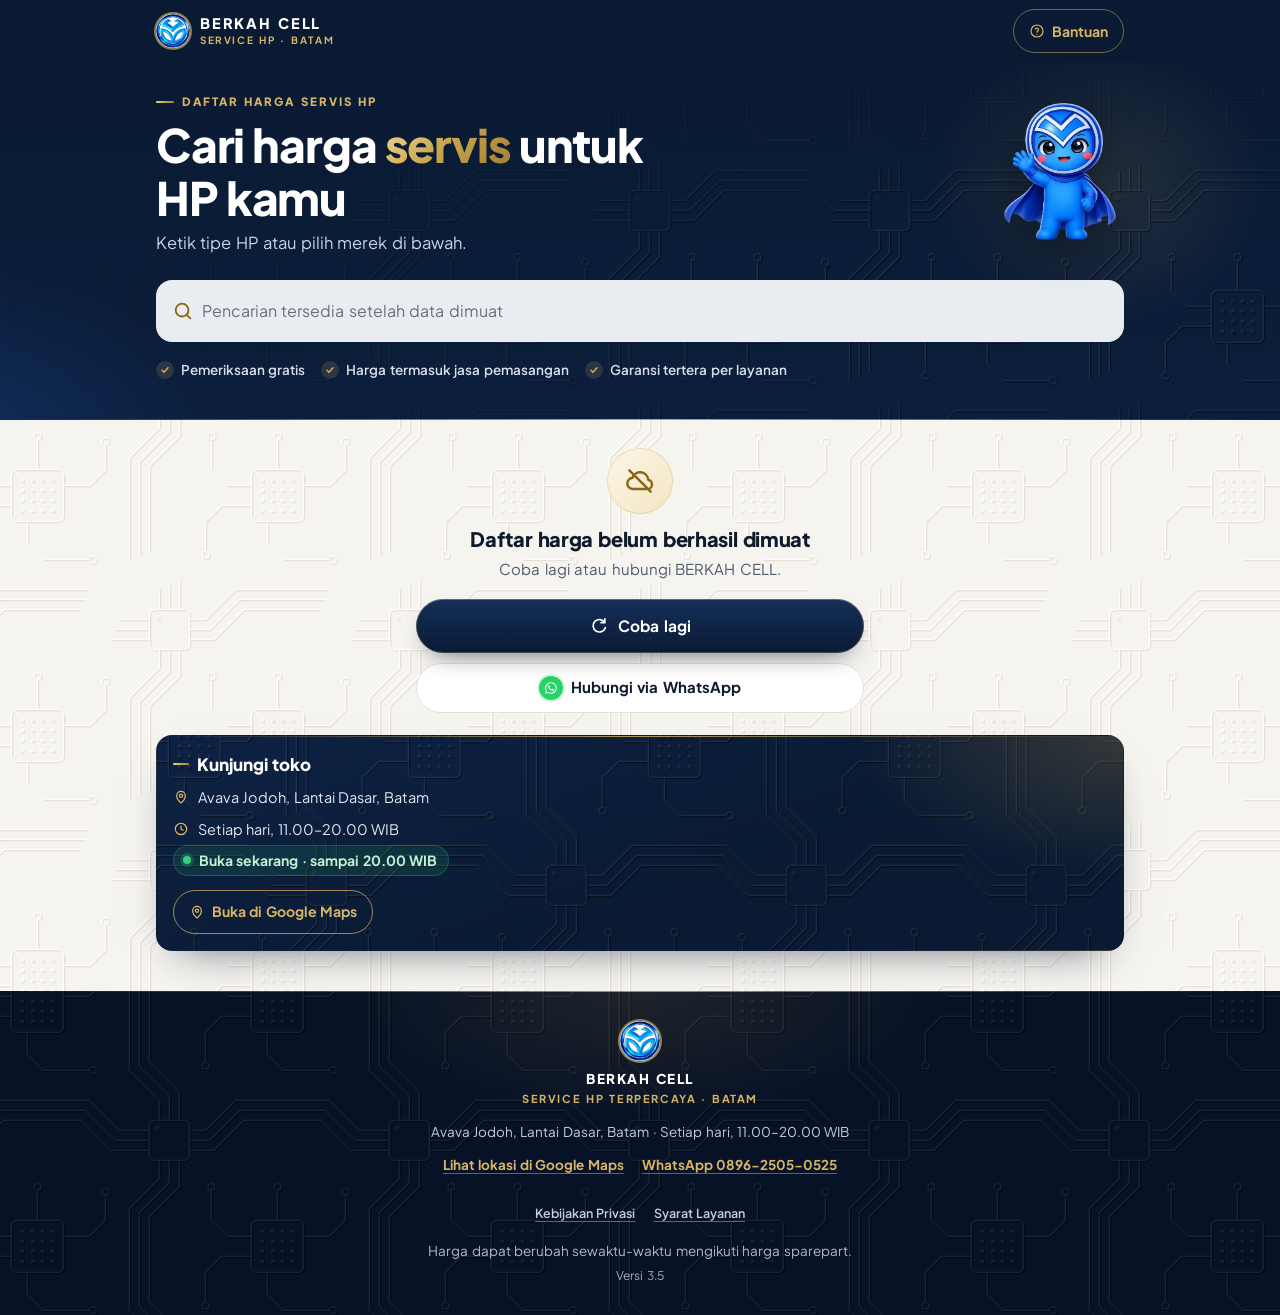
==== commit 7c1a463f: "Versi 3.5: add /privacy and /terms pages (ID + EN) for the TikTok app Static pages from the owner's " ====
--- a/site-live/index.html
+++ b/site-live/index.html
@@ -25,7 +25,7 @@
 <link rel="apple-touch-icon" href="assets/apple-touch-icon.png">
 <link rel="manifest" href="site.webmanifest">
 <link rel="preload" href="assets/fonts/plus-jakarta-sans-latin.woff2" as="font" type="font/woff2" crossorigin>
-<link rel="stylesheet" href="styles.css?v=3.4.0">
+<link rel="stylesheet" href="styles.css?v=3.5.0">
 <!-- Data lokal untuk mesin pencari (F19). Nilainya harus sama dengan CONFIG.STORE di app.js
      dan footer. Blok data JSON tidak dijalankan sebagai skrip, jadi CSP tidak perlu diubah. -->
 <script type="application/ld+json">
@@ -108,13 +108,15 @@
       <span class="store-ftr"><span class="addr">Avava Jodoh, Lantai Dasar, Batam</span> · <span class="hours">Setiap hari, 11.00–20.00 WIB</span><br>
         <span class="ftr-links"><a href="https://maps.app.goo.gl/9f942hFJcCKjUKnj9" target="_blank" rel="noopener" data-maps>Lihat lokasi di Google Maps</a>
         <a href="https://wa.me/6289625050525" target="_blank" rel="noopener">WhatsApp 0896-2505-0525</a></span></span>
+      <span class="ftr-links legal-links"><a href="/privacy">Kebijakan Privasi</a>
+        <a href="/terms">Syarat Layanan</a></span>
       <span class="fine-print">Harga dapat berubah sewaktu-waktu mengikuti harga sparepart.</span>
-      <span class="ver">Versi 3.4</span>
+      <span class="ver">Versi 3.5</span>
     </div>
   </footer>
 </div>
 <div id="fixed-layer"></div>
 <div id="panel-layer" hidden></div>
-<script src="app.js?v=3.4.0" defer></script>
+<script src="app.js?v=3.5.0" defer></script>
 </body>
 </html>
--- a/site-live/styles.css
+++ b/site-live/styles.css
@@ -1,4 +1,4 @@
-/* BERKAH CELL — Daftar Harga Servis HP · Versi 3.4
+/* BERKAH CELL — Daftar Harga Servis HP · Versi 3.5
    Arah desain: Katalog Bertingkat (PRD bagian 5), polesan premium navy & emas.
    Font: Plus Jakarta Sans (OFL, assets/fonts/OFL-plus-jakarta-sans.txt), disimpan di situs sendiri. */
 @font-face{
@@ -242,6 +242,23 @@
 .nf .state{padding-top:40px;padding-bottom:40px}
 .nf .state .acts{max-width:360px}
 
+/* ===== Kebijakan Privasi & Syarat Layanan (privacy.html, terms.html) ===== */
+.legal{padding:22px 0 36px}
+.legal-doc{max-width:68ch;margin:0 auto;background:var(--card);border:1px solid var(--line);border-radius:var(--r-lg);padding:22px 20px 26px;box-shadow:0 1px 2px rgba(10,26,51,.04),0 8px 24px rgba(10,26,51,.05);overflow-wrap:anywhere}
+.legal-doc h1{font-size:24px;font-weight:800;letter-spacing:-.4px;line-height:1.25}
+.legal-doc h2{font-size:18px;font-weight:800;letter-spacing:-.2px}
+.legal-doc .legal-sub{color:var(--ink-2);margin-top:6px}
+.legal-doc p,.legal-doc ul,.legal-doc ol{margin-top:12px;color:var(--ink);font-size:15.5px;line-height:1.65}
+.legal-doc ul,.legal-doc ol{padding-left:22px}
+.legal-doc li+li{margin-top:6px}
+.legal-doc a{color:var(--blue);font-weight:700;text-underline-offset:3px}
+.legal-doc .legal-lang{margin:0 0 6px;font-size:13.5px;text-align:right}
+.legal-en{margin-top:26px;padding-top:20px;border-top:1px solid var(--line)}
+.ftr .legal-links{margin-top:4px}
+.ftr .legal-links a{font-size:12.5px;font-weight:600;color:#C3CEDF;text-decoration-color:rgba(195,206,223,.45)}
+.ftr .legal-links a[aria-current="page"]{color:var(--gold-on-navy)}
+.ftr-mini{padding:14px 0}
+
 /* ===== Help page ===== */
 .help h2{font-size:16px;font-weight:800;margin-top:4px}
 .help .box{margin-top:14px}
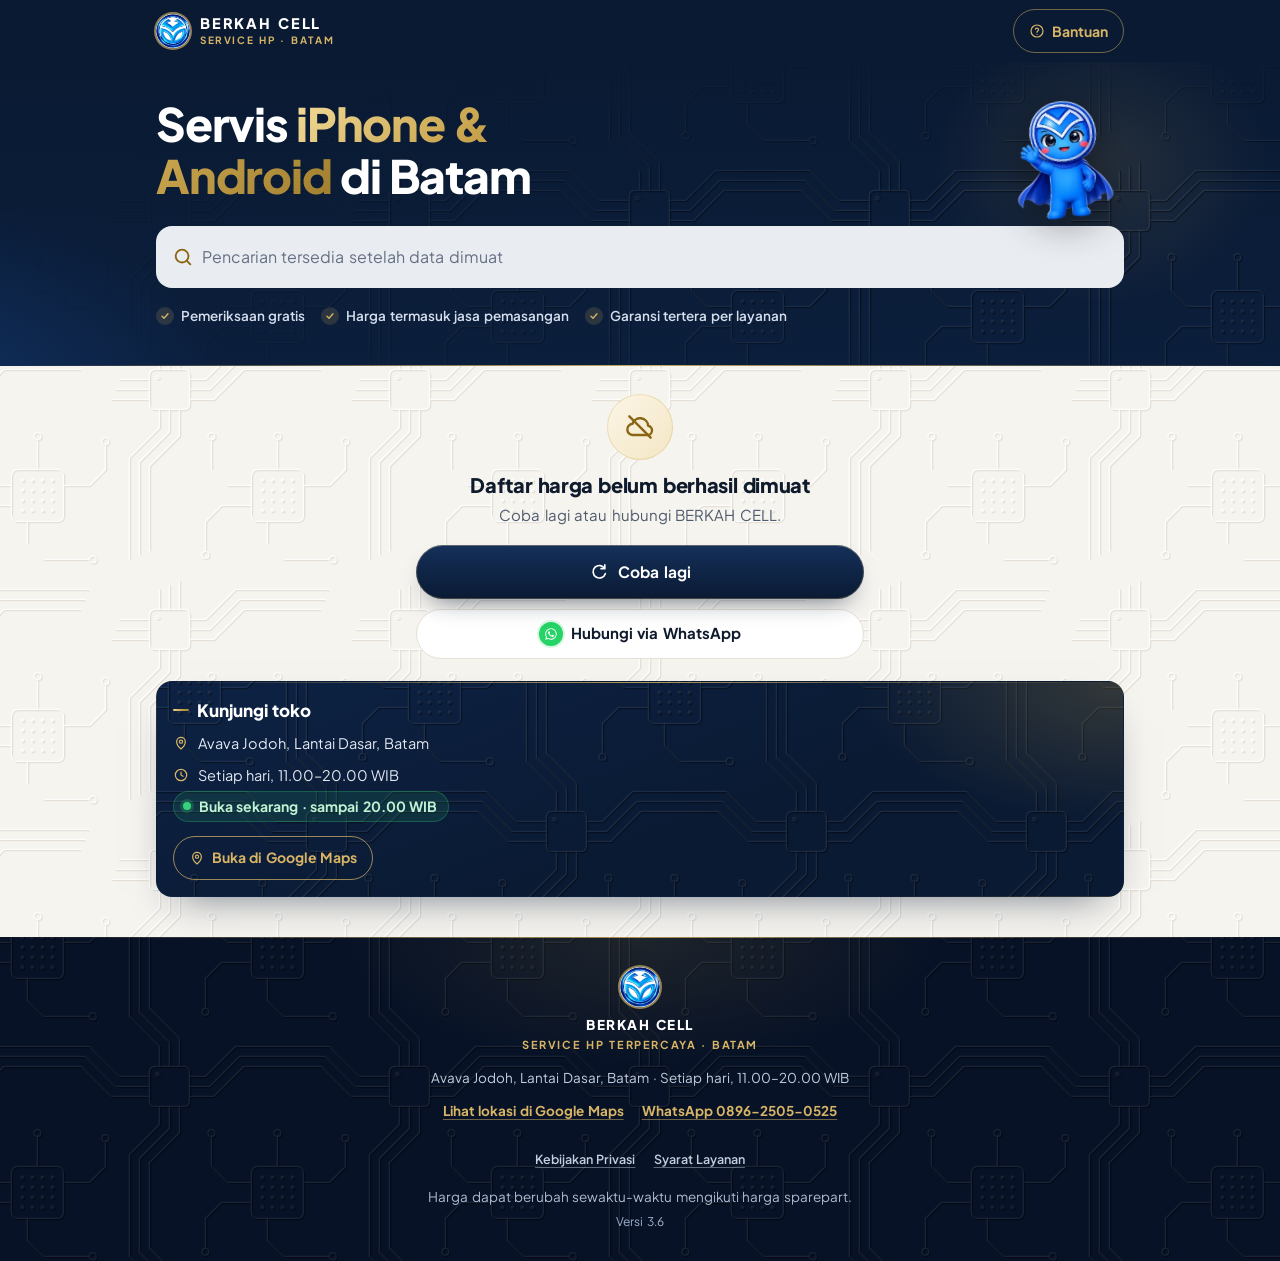
==== commit 4bc80bef: "Versi 3.6 preview: "Langsung Ketik" home hero (iPhone & Android shortcuts) The hero now leads with "" ====
--- a/site-live/index.html
+++ b/site-live/index.html
@@ -25,7 +25,7 @@
 <link rel="apple-touch-icon" href="assets/apple-touch-icon.png">
 <link rel="manifest" href="site.webmanifest">
 <link rel="preload" href="assets/fonts/plus-jakarta-sans-latin.woff2" as="font" type="font/woff2" crossorigin>
-<link rel="stylesheet" href="styles.css?v=3.5.0">
+<link rel="stylesheet" href="styles.css?v=3.6.0">
 <!-- Data lokal untuk mesin pencari (F19). Nilainya harus sama dengan CONFIG.STORE di app.js
      dan footer. Blok data JSON tidak dijalankan sebagai skrip, jadi CSP tidak perlu diubah. -->
 <script type="application/ld+json">
@@ -65,6 +65,8 @@
   <symbol id="i-swap" viewBox="0 0 24 24"><path d="M7 7h11l-3-3M17 17H6l3 3" fill="none" stroke="currentColor" stroke-width="2" stroke-linecap="round" stroke-linejoin="round"/></symbol>
   <symbol id="i-help" viewBox="0 0 24 24"><circle cx="12" cy="12" r="9" fill="none" stroke="currentColor" stroke-width="1.8"/><path d="M9.6 9.3a2.5 2.5 0 014.8.9c0 1.7-2.4 2.1-2.4 3.6M12 17h.01" fill="none" stroke="currentColor" stroke-width="1.8" stroke-linecap="round"/></symbol>
   <symbol id="i-screen" viewBox="0 0 24 24"><rect x="6" y="2.5" width="12" height="19" rx="2.5" fill="none" stroke="currentColor" stroke-width="1.8"/><path d="M10 18.5h4" stroke="currentColor" stroke-width="1.8" stroke-linecap="round"/></symbol>
+  <symbol id="i-iphone" viewBox="0 0 24 24"><rect x="6" y="2.5" width="12" height="19" rx="3" fill="none" stroke="currentColor" stroke-width="1.8"/><rect x="10" y="4.7" width="4" height="1.6" rx=".8" fill="currentColor"/></symbol>
+  <symbol id="i-android" viewBox="0 0 24 24"><rect x="6" y="2.5" width="12" height="19" rx="2" fill="none" stroke="currentColor" stroke-width="1.8"/><circle cx="12" cy="5.6" r="1" fill="currentColor"/></symbol>
   <symbol id="i-battery" viewBox="0 0 24 24"><rect x="3" y="7" width="16" height="10" rx="2" fill="none" stroke="currentColor" stroke-width="1.8"/><path d="M21 10.5v3M6.5 10v4M9.5 10v4" stroke="currentColor" stroke-width="1.8" stroke-linecap="round"/></symbol>
   <symbol id="i-camera" viewBox="0 0 24 24"><path d="M4 8h3l1.5-2h7L17 8h3v11H4z" fill="none" stroke="currentColor" stroke-width="1.8" stroke-linejoin="round"/><circle cx="12" cy="13" r="3.2" fill="none" stroke="currentColor" stroke-width="1.8"/></symbol>
   <symbol id="i-plug" viewBox="0 0 24 24"><path d="M9 3v5M15 3v5M7 8h10v3a5 5 0 01-10 0zM12 16v5" fill="none" stroke="currentColor" stroke-width="1.8" stroke-linecap="round" stroke-linejoin="round"/></symbol>
@@ -111,12 +113,12 @@
       <span class="ftr-links legal-links"><a href="/privacy">Kebijakan Privasi</a>
         <a href="/terms">Syarat Layanan</a></span>
       <span class="fine-print">Harga dapat berubah sewaktu-waktu mengikuti harga sparepart.</span>
-      <span class="ver">Versi 3.5</span>
+      <span class="ver">Versi 3.6</span>
     </div>
   </footer>
 </div>
 <div id="fixed-layer"></div>
 <div id="panel-layer" hidden></div>
-<script src="app.js?v=3.5.0" defer></script>
+<script src="app.js?v=3.6.0" defer></script>
 </body>
 </html>
--- a/site-live/styles.css
+++ b/site-live/styles.css
@@ -1,4 +1,4 @@
-/* BERKAH CELL — Daftar Harga Servis HP · Versi 3.5
+/* BERKAH CELL — Daftar Harga Servis HP · Versi 3.6
    Arah desain: Katalog Bertingkat (PRD bagian 5), polesan premium navy & emas.
    Font: Plus Jakarta Sans (OFL, assets/fonts/OFL-plus-jakarta-sans.txt), disimpan di situs sendiri. */
 @font-face{
@@ -62,11 +62,17 @@
 .hero .wrap{position:relative;z-index:1}
 .eyebrow{font-size:11.5px;font-weight:800;letter-spacing:2px;color:var(--gold-on-navy);text-transform:uppercase;display:flex;align-items:center;gap:8px;margin-top:10px}
 .eyebrow::before{content:"";width:18px;height:2px;border-radius:2px;background:var(--gold-grad)}
-.hero h1{font-size:clamp(27px,7.2vw,40px);font-weight:800;line-height:1.14;letter-spacing:-.8px;margin-top:8px;max-width:14em;padding-right:80px}
+.hero h1{font-size:clamp(26px,7vw,40px);font-weight:800;line-height:1.14;letter-spacing:-.8px;margin-top:14px;max-width:14em;padding-right:78px}
 .hero h1 .gold{color:var(--gold-on-navy);background:var(--gold-grad);-webkit-background-clip:text;background-clip:text;-webkit-text-fill-color:transparent}
 .hero .lead{color:#C9D4E8;font-size:15px;margin-top:8px;max-width:30em;padding-right:80px}
 .hero .mascot{position:absolute;right:12px;top:4px;width:70px;height:auto;filter:drop-shadow(0 10px 18px rgba(0,0,0,.35))}
-.searchbox{margin-top:18px;height:58px;background:#fff;border-radius:var(--r-md);display:flex;align-items:center;gap:8px;padding:0 6px 0 16px;color:var(--ink);box-shadow:0 14px 34px -14px rgba(0,0,0,.55),inset 0 0 0 1px rgba(255,255,255,.6);transition:box-shadow .18s var(--ease)}
+/* Maskot melompat masuk sekali lalu diam, condong ke kolom cari (hanya transform/opacity). */
+.hero .mascot{width:60px;top:-4px;transform:rotate(-6deg);transform-origin:50% 100%}
+.hero .mascot.intro{animation:hop .6s cubic-bezier(.2,.7,.2,1) .15s both}
+@keyframes hop{0%{opacity:0;transform:translateY(18px) scale(.85)}60%{opacity:1;transform:translateY(-6px) scale(1.04)}100%{opacity:1;transform:rotate(-6deg)}}
+.hero .mascot.intro~.searchbox{animation:glint .5s ease-out .7s both}
+@keyframes glint{0%{box-shadow:0 0 0 0 rgba(216,181,102,0),0 14px 34px -14px rgba(0,0,0,.55)}45%{box-shadow:0 0 0 3px rgba(216,181,102,.9),0 14px 34px -14px rgba(0,0,0,.55)}100%{box-shadow:0 0 0 0 rgba(216,181,102,0),0 14px 34px -14px rgba(0,0,0,.55)}}
+.searchbox{margin-top:16px;height:58px;background:#fff;border-radius:var(--r-md);display:flex;align-items:center;gap:8px;padding:0 6px 0 16px;color:var(--ink);box-shadow:0 14px 34px -14px rgba(0,0,0,.55),inset 0 0 0 1px rgba(255,255,255,.6);transition:box-shadow .18s var(--ease)}
 .searchbox:focus-within{box-shadow:0 0 0 3px var(--gold),0 14px 34px -14px rgba(0,0,0,.55)}
 .searchbox svg{flex:0 0 auto;color:var(--gold-text)}
 .searchbox input{flex:1;min-width:0;height:100%;border:0;background:transparent;font-size:16px;outline:none}
@@ -76,6 +82,19 @@
 .searchbox.disabled{background:#E9ECF1;box-shadow:none}
 .clear{flex:0 0 44px;width:44px;height:44px;border-radius:22px;display:flex;align-items:center;justify-content:center;color:var(--ink-2)}
 .clear:hover{background:#F1F3F6}
+/* Pintasan perangkat: [iPhone] [Android] */
+.devices{display:grid;grid-template-columns:1fr 1fr;gap:10px;margin-top:12px}
+.devices.one{grid-template-columns:1fr}
+.devlink{display:flex;align-items:center;gap:10px;min-height:58px;padding:8px 12px;border-radius:var(--r-md);background:rgba(255,255,255,.07);box-shadow:inset 0 0 0 1px rgba(216,181,102,.45);color:#fff;text-decoration:none;transition:background .18s var(--ease),box-shadow .18s var(--ease)}
+.devlink:hover{background:rgba(255,255,255,.12);box-shadow:inset 0 0 0 1px rgba(216,181,102,.85)}
+.devlink svg{flex:none;color:var(--gold-on-navy)}
+.devlink span{display:flex;flex-direction:column;line-height:1.2;min-width:0}
+.devlink b{font-size:15.5px;font-weight:800;letter-spacing:-.1px}
+.devlink small{font-size:12px;font-weight:600;color:#B9C6DB;margin-top:2px}
+.devices+.andalan{margin-top:12px}
+.grid-brands.flash{animation:flash .8s ease-out}
+@keyframes flash{0%,100%{box-shadow:0 0 0 0 rgba(201,165,78,0);border-radius:var(--r-md)}35%{box-shadow:0 0 0 3px rgba(201,165,78,.75);border-radius:var(--r-md)}}
+#judul-merek:focus{outline:none}
 .andalan{display:inline-flex;align-items:center;gap:8px;min-height:44px;margin-top:14px;padding:0 14px 0 12px;border-radius:22px;background:rgba(216,181,102,.12);box-shadow:inset 0 0 0 1px rgba(216,181,102,.55);color:#EFE2BF;font-size:13.5px;font-weight:600;text-decoration:none;transition:background .18s var(--ease)}
 .andalan b{color:var(--gold-on-navy);font-weight:800}
 .andalan svg{flex:none;color:var(--gold-on-navy)}
@@ -84,7 +103,7 @@
 .trust{list-style:none;display:flex;flex-wrap:wrap;gap:8px 16px;margin-top:14px;font-size:13px;font-weight:600;color:#D5DEEC}
 .trust li{display:inline-flex;align-items:center;gap:7px}
 .trust svg{flex:0 0 auto;width:18px;height:18px;padding:3px;border-radius:50%;background:rgba(216,181,102,.16);color:var(--gold-on-navy)}
-body.searching .hero .eyebrow,body.searching .hero h1,body.searching .hero .lead,body.searching .hero .mascot,body.searching .hero .trust,body.searching .hero .andalan{display:none}
+body.searching .hero .devices,body.searching .hero .eyebrow,body.searching .hero h1,body.searching .hero .lead,body.searching .hero .mascot,body.searching .hero .trust,body.searching .hero .andalan{display:none}
 body.searching .hero{padding-top:4px;padding-bottom:16px}
 body.searching .hero .searchbox{margin-top:8px}
 
@@ -313,6 +332,7 @@
 /* ===== Larger screens ===== */
 @media (min-width:640px){
   .grid-brands{grid-template-columns:repeat(4,1fr);gap:12px}
+  .devices{grid-template-columns:repeat(2,minmax(0,260px))}
   .trust{font-size:13.5px}
   .steps-list{display:grid;grid-template-columns:repeat(3,1fr);padding:4px 0}
   .steps-list li{flex-direction:column;gap:10px;padding:14px 18px}
@@ -330,7 +350,7 @@
   .hero{padding:22px 0 40px}
   .hero h1{font-size:46px;letter-spacing:-1.2px;padding-right:140px}
   .hero .lead{font-size:16.5px;padding-right:140px}
-  .hero .mascot{width:112px;top:10px;right:24px}
+  .hero .mascot{width:96px;top:4px;right:24px}
   .searchbox{height:62px;margin-top:24px}
   .trust{margin-top:18px}
   .dev h1{font-size:36px}
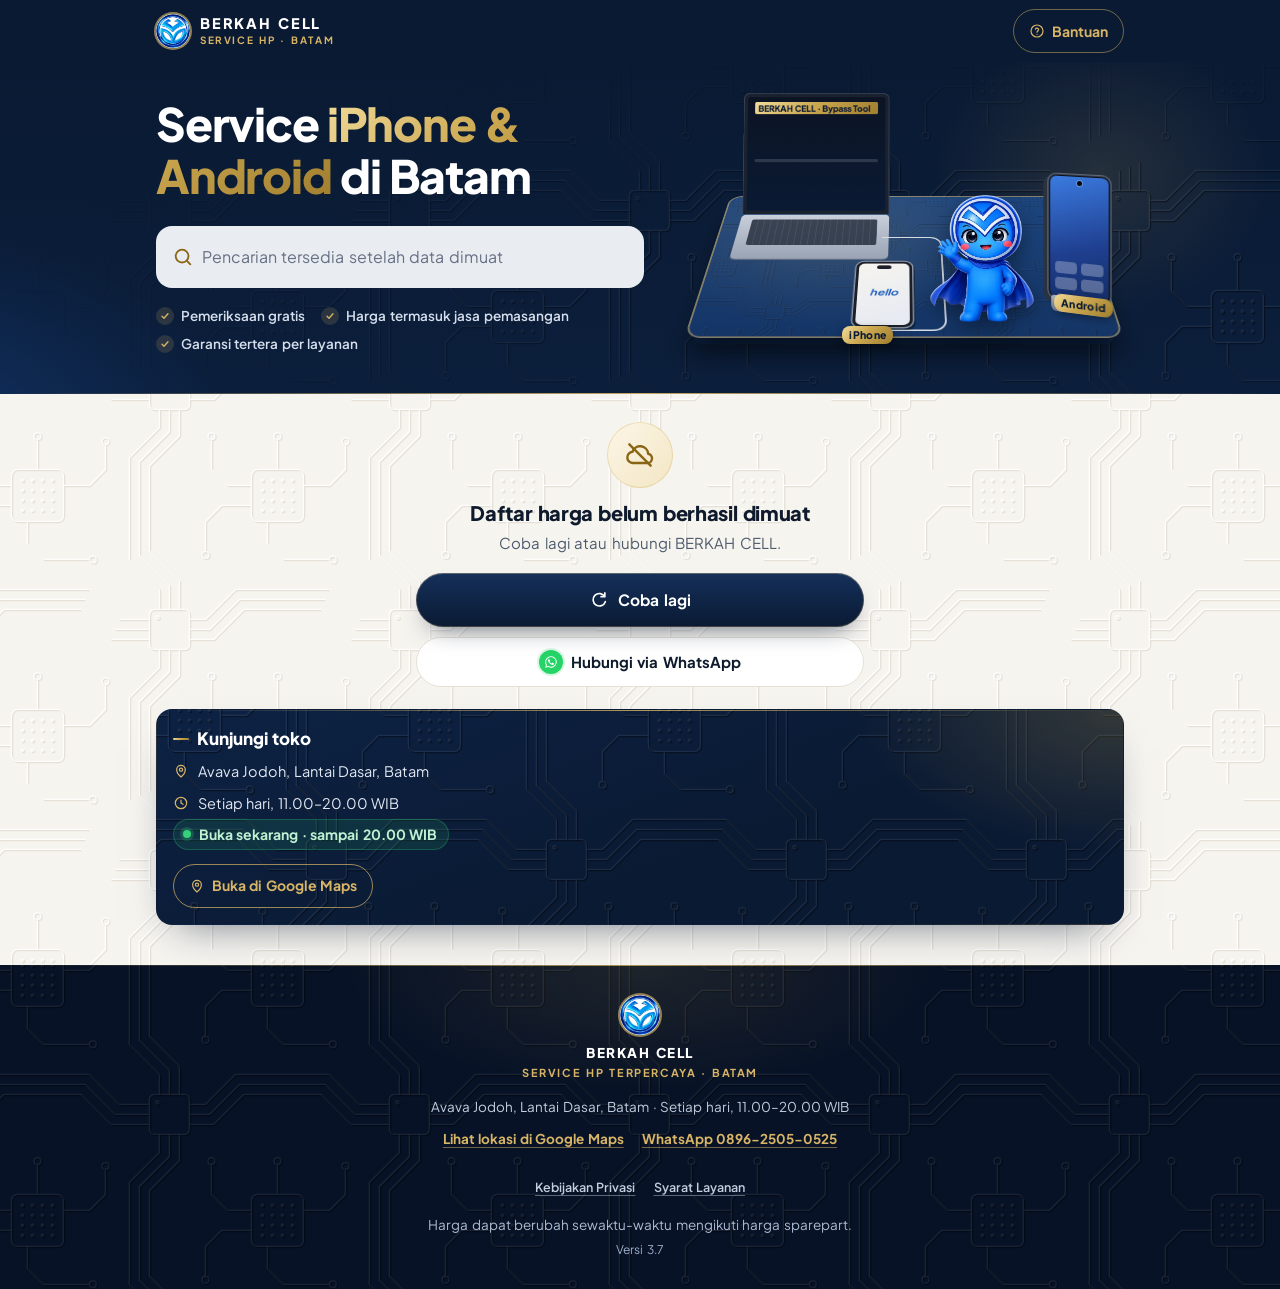
==== commit ab7d8251: "Versi 3.7 preview: 3D service bench hero, animated Berkahtron, "service" wording - Home hero now sho" ====
--- a/site-live/index.html
+++ b/site-live/index.html
@@ -6,26 +6,26 @@
 <meta http-equiv="Content-Security-Policy" content="default-src 'self'; script-src 'self'; style-src 'self'; img-src 'self' data:; connect-src https://docs.google.com https://*.google.com https://*.googleusercontent.com; base-uri 'none'; form-action 'none'; object-src 'none'">
 <meta name="referrer" content="strict-origin-when-cross-origin">
 <meta name="theme-color" content="#0A1A33">
-<meta name="description" content="Daftar harga servis HP BERKAH CELL di Avava Jodoh, Batam. Cari tipe HP kamu, lihat harga, estimasi, dan garansi, lalu tanya lewat WhatsApp.">
-<title>BERKAH CELL — Daftar Harga Servis HP Batam</title>
+<meta name="description" content="Daftar harga service HP BERKAH CELL di Avava Jodoh, Batam. Cari tipe HP kamu, lihat harga, estimasi, dan garansi, lalu tanya lewat WhatsApp.">
+<title>BERKAH CELL — Daftar Harga Service HP Batam</title>
 <!-- Tampilan tautan saat dibagikan (WhatsApp, Facebook). Gambar harus alamat absolut;
      domain resmi berkahcellbatam.com (D08). -->
 <meta property="og:type" content="website">
 <meta property="og:site_name" content="BERKAH CELL">
 <meta property="og:locale" content="id_ID">
-<meta property="og:title" content="BERKAH CELL — Cek Harga Servis HP">
-<meta property="og:description" content="Cari tipe HP kamu, lihat harga servis, estimasi, dan garansi, lalu tanya langsung lewat WhatsApp.">
+<meta property="og:title" content="BERKAH CELL — Cek Harga Service HP">
+<meta property="og:description" content="Cari tipe HP kamu, lihat harga service, estimasi, dan garansi, lalu tanya langsung lewat WhatsApp.">
 <meta property="og:image" content="https://berkahcellbatam.com/assets/og-cover.jpg">
 <meta property="og:image:type" content="image/jpeg">
 <meta property="og:image:width" content="1200">
 <meta property="og:image:height" content="630">
-<meta property="og:image:alt" content="BERKAH CELL, service HP Batam: cek harga servis HP kamu">
+<meta property="og:image:alt" content="BERKAH CELL, service HP Batam: cek harga service HP kamu">
 <meta name="twitter:card" content="summary_large_image">
 <link rel="icon" href="assets/logo.webp" type="image/webp">
 <link rel="apple-touch-icon" href="assets/apple-touch-icon.png">
 <link rel="manifest" href="site.webmanifest">
 <link rel="preload" href="assets/fonts/plus-jakarta-sans-latin.woff2" as="font" type="font/woff2" crossorigin>
-<link rel="stylesheet" href="styles.css?v=3.6.0">
+<link rel="stylesheet" href="styles.css?v=3.7.0">
 <!-- Data lokal untuk mesin pencari (F19). Nilainya harus sama dengan CONFIG.STORE di app.js
      dan footer. Blok data JSON tidak dijalankan sebagai skrip, jadi CSP tidak perlu diubah. -->
 <script type="application/ld+json">
@@ -33,7 +33,7 @@
   "@context": "https://schema.org",
   "@type": "LocalBusiness",
   "name": "BERKAH CELL",
-  "description": "Service HP di Avava Jodoh, Batam. Daftar harga servis, estimasi, dan garansi per tipe HP.",
+  "description": "Service HP di Avava Jodoh, Batam. Daftar harga service, estimasi, dan garansi per tipe HP.",
   "url": "https://berkahcellbatam.com/",
   "image": "https://berkahcellbatam.com/assets/og-cover.jpg",
   "logo": "https://berkahcellbatam.com/assets/icon-512.png",
@@ -113,12 +113,12 @@
       <span class="ftr-links legal-links"><a href="/privacy">Kebijakan Privasi</a>
         <a href="/terms">Syarat Layanan</a></span>
       <span class="fine-print">Harga dapat berubah sewaktu-waktu mengikuti harga sparepart.</span>
-      <span class="ver">Versi 3.6</span>
+      <span class="ver">Versi 3.7</span>
     </div>
   </footer>
 </div>
 <div id="fixed-layer"></div>
 <div id="panel-layer" hidden></div>
-<script src="app.js?v=3.6.0" defer></script>
+<script src="app.js?v=3.7.0" defer></script>
 </body>
 </html>
--- a/site-live/styles.css
+++ b/site-live/styles.css
@@ -62,15 +62,78 @@
 .hero .wrap{position:relative;z-index:1}
 .eyebrow{font-size:11.5px;font-weight:800;letter-spacing:2px;color:var(--gold-on-navy);text-transform:uppercase;display:flex;align-items:center;gap:8px;margin-top:10px}
 .eyebrow::before{content:"";width:18px;height:2px;border-radius:2px;background:var(--gold-grad)}
-.hero h1{font-size:clamp(26px,7vw,40px);font-weight:800;line-height:1.14;letter-spacing:-.8px;margin-top:14px;max-width:14em;padding-right:78px}
+.hero h1{font-size:clamp(26px,7vw,40px);font-weight:800;line-height:1.14;letter-spacing:-.8px;margin-top:14px;max-width:14em}
 .hero h1 .gold{color:var(--gold-on-navy);background:var(--gold-grad);-webkit-background-clip:text;background-clip:text;-webkit-text-fill-color:transparent}
 .hero .lead{color:#C9D4E8;font-size:15px;margin-top:8px;max-width:30em;padding-right:80px}
-.hero .mascot{position:absolute;right:12px;top:4px;width:70px;height:auto;filter:drop-shadow(0 10px 18px rgba(0,0,0,.35))}
-/* Maskot melompat masuk sekali lalu diam, condong ke kolom cari (hanya transform/opacity). */
-.hero .mascot{width:60px;top:-4px;transform:rotate(-6deg);transform-origin:50% 100%}
-.hero .mascot.intro{animation:hop .6s cubic-bezier(.2,.7,.2,1) .15s both}
-@keyframes hop{0%{opacity:0;transform:translateY(18px) scale(.85)}60%{opacity:1;transform:translateY(-6px) scale(1.04)}100%{opacity:1;transform:rotate(-6deg)}}
-.hero .mascot.intro~.searchbox{animation:glint .5s ease-out .7s both}
+/* ===== Meja service 3D (Konsep 1) =====
+   Gaya dasar = frame akhir (bypass selesai, Berkahtron mempersilakan). .play memutar animasi sekali
+   (hanya transform/opacity); .pre = frame awal saat data masih dimuat. */
+.bench{position:relative;height:176px;margin-top:10px;perspective:620px;perspective-origin:50% -10%;pointer-events:none;user-select:none}
+.mat{position:absolute;left:0;right:0;bottom:6px;height:168px;transform-origin:50% 100%;transform:rotateX(62deg);transform-style:preserve-3d;border-radius:16px;
+  background:radial-gradient(70% 90% at 30% 30%,rgba(216,181,102,.16),rgba(216,181,102,0) 70%),url(assets/motif-emboss-gelap.svg) 0 0/120px 120px,linear-gradient(180deg,#1D467F,#143566);
+  box-shadow:inset 0 0 0 2px rgba(216,181,102,.55),0 30px 30px -10px rgba(0,0,0,.55)}
+.mat::after{content:"";position:absolute;left:10px;right:10px;bottom:-9px;height:9px;border-radius:0 0 12px 12px;background:#0C2347;transform-origin:50% 0;transform:rotateX(-90deg)}
+/* Laptop: alas keyboard rata di karpet, layar berdiri dari engsel belakang */
+.lap{position:absolute;left:5%;top:16%;width:41%;height:34%;transform-style:preserve-3d}
+.lap-base{position:absolute;inset:0;border-radius:6px;background:linear-gradient(180deg,#C9D0DB,#9AA4B4);box-shadow:0 2px 0 #6E7889;transform-style:preserve-3d}
+.lap-keys{position:absolute;left:8%;right:8%;top:12%;bottom:30%;border-radius:3px;background:repeating-linear-gradient(90deg,#2A3342 0 7px,#3A4456 7px 8px),#2A3342;opacity:.9}
+.lap-lid{position:absolute;left:0;right:0;bottom:100%;height:190%;transform-origin:50% 100%;transform:rotateX(-58deg);border-radius:7px 7px 2px 2px;background:#1A2230;padding:5px;box-shadow:inset 0 0 0 1px #3A4456}
+.lap-screen{position:relative;height:100%;border-radius:3px;background:linear-gradient(180deg,#0C1424,#0A1A33);padding:4px 6px;display:flex;flex-direction:column;gap:2px;overflow:hidden;font-size:8.5px;line-height:1.25;color:#CFE0FF;font-weight:600;letter-spacing:0;word-spacing:0;white-space:nowrap}
+.lap-screen .ttl{color:#0A1A33;background:var(--gold-grad);border-radius:2px;padding:1px 4px;font-size:8px;font-weight:800;margin-bottom:1px}
+.lap-screen .l1::before{content:"▸ ";color:var(--gold-on-navy)}
+.lap-screen .l2::before,.lap-screen .l3::before{content:"▸ ";color:var(--gold-on-navy)}
+.lap-screen .l4{color:#7BE0A1;font-weight:800}
+.lap-screen .bar{height:4px;border-radius:2px;background:rgba(255,255,255,.14);overflow:hidden;margin:1px 0}
+.lap-screen .bar i{display:block;height:100%;background:var(--gold-grad);transform-origin:0 50%}
+/* Kabel dari laptop ke port bawah iPhone */
+.cable{position:absolute;left:44%;top:34%;width:16%;height:62%;border:2.5px solid #D6DCE6;border-left:0;border-radius:0 14px 14px 0}
+.cable::after{content:"";position:absolute;inset:-2.5px -2.5px -2.5px 0;border:2.5px solid #F3DC9A;border-left:0;border-radius:inherit;filter:drop-shadow(0 0 4px rgba(243,220,154,.9));opacity:0}
+/* iPhone berbaring di karpet (layar ke atas) */
+.iph{position:absolute;left:38%;top:52%;width:14%;height:42%;border-radius:9px;background:#1B1F27;box-shadow:0 0 0 1.5px #8C96A6,3px 4px 0 rgba(0,0,0,.35);padding:3px}
+.iph-screen{position:relative;height:100%;border-radius:7px;background:linear-gradient(160deg,#F6F4EF,#E5E9F2);overflow:hidden;display:flex;align-items:center;justify-content:center}
+.iph-screen::before{content:"";position:absolute;top:4%;left:35%;width:30%;height:6%;border-radius:4px;background:#1B1F27}
+.iph .hello{position:absolute;font-size:10px;font-weight:700;font-style:italic;color:#1F5FBF;opacity:0}
+.iph .ok{font-size:15px;font-weight:800;color:#2EA66A}
+/* Android berdiri di dudukan */
+.and{position:absolute;right:2%;bottom:30px;width:54px;height:104px;transform:rotateY(-24deg);transform-style:preserve-3d}
+.and-phone{position:absolute;left:4px;right:4px;top:0;bottom:12px;border-radius:9px;background:#0E1118;box-shadow:inset 0 0 0 1.5px #5D6778,-4px 3px 0 #2B3240;padding:3px}
+.and-screen{position:relative;height:100%;border-radius:6px;background:linear-gradient(165deg,#3B7BE0,#1F3F8F 60%,#142D66);display:grid;grid-template-columns:1fr 1fr;align-content:end;gap:4px;padding:14px 5px 8px}
+.and-screen .cam{position:absolute;top:4px;left:50%;width:5px;height:5px;margin-left:-2.5px;border-radius:50%;background:#05070B;box-shadow:0 0 0 1px rgba(255,255,255,.25)}
+.and-screen .app{height:12px;border-radius:4px;background:rgba(255,255,255,.28)}
+.and-stand{position:absolute;left:8px;right:8px;bottom:0;height:16px;border-radius:3px 3px 6px 6px;background:linear-gradient(180deg,#B7BFCC,#7D8798)}
+/* Label jenis HP */
+.bench .tag{position:absolute;bottom:0;font-size:10.5px;font-weight:800;letter-spacing:.3px;color:#0A1A33;background:var(--gold-grad);border-radius:8px;padding:1px 7px;box-shadow:0 3px 8px rgba(0,0,0,.35)}
+.bench .tag-ip{left:36%}
+.bench .tag-an{right:4%}
+/* Berkahtron: badan + lengan berputar di sendi bahu (assets dari tools/buat_rig_maskot.js) */
+.bt{position:absolute;left:56%;bottom:22px;width:74px;height:90px;transform-origin:50% 100%;transform:rotate(-4deg);filter:drop-shadow(0 8px 10px rgba(0,0,0,.4))}
+.bt img{position:absolute;inset:0;width:100%;height:100%}
+.bt-arm{transform-origin:39% 57.4%;transform:rotate(-80deg)}
+/* Frame awal (data dimuat) */
+.bench.pre .ln:not(.ttl),.bench.pre .ok{opacity:0}
+.bench.pre .bar i{transform:scaleX(0)}
+.bench.pre .hello{opacity:1}
+.bench.pre .bt{transform:none}
+.bench.pre .bt-arm{transform:none}
+/* Animasi sekali jalan (±4,2 dtk) */
+.bench.play{animation:benchIn .5s cubic-bezier(.2,.7,.2,1) both}
+@keyframes benchIn{from{opacity:0;transform:translateY(14px)}to{opacity:1;transform:none}}
+.bench.play .bt-arm{animation:btArm 4s ease-in-out both}
+@keyframes btArm{0%,10%{transform:rotate(0)}15%{transform:rotate(16deg)}20%{transform:rotate(-10deg)}25%{transform:rotate(16deg)}30%,82%{transform:rotate(0)}100%{transform:rotate(-80deg)}}
+.bench.play .bt{animation:btLean 4s ease-in-out both}
+@keyframes btLean{0%,82%{transform:none}100%{transform:rotate(-4deg)}}
+.bench.play .cable::after{animation:cableGlow 3.4s linear both}
+@keyframes cableGlow{0%,15%{opacity:0}25%,88%{opacity:1}100%{opacity:0}}
+.bench.play .ln.l1{animation:lnIn .25s ease-out .9s both}
+.bench.play .ln.l2{animation:lnIn .25s ease-out 1.4s both}
+.bench.play .ln.l3{animation:lnIn .25s ease-out 1.9s both}
+.bench.play .ln.l4,.bench.play .ok{animation:lnIn .3s ease-out 3s both}
+@keyframes lnIn{from{opacity:0;transform:translateY(3px)}to{opacity:1;transform:none}}
+.bench.play .bar i{animation:barGrow 2.1s cubic-bezier(.4,0,.6,1) .9s both}
+@keyframes barGrow{from{transform:scaleX(0)}to{transform:scaleX(1)}}
+.bench.play .hello{animation:helloOut 3.2s linear both}
+@keyframes helloOut{0%,90%{opacity:1}100%{opacity:0}}
+.hero .bench.play~.searchbox{animation:glint .5s ease-out 3.9s both}
 @keyframes glint{0%{box-shadow:0 0 0 0 rgba(216,181,102,0),0 14px 34px -14px rgba(0,0,0,.55)}45%{box-shadow:0 0 0 3px rgba(216,181,102,.9),0 14px 34px -14px rgba(0,0,0,.55)}100%{box-shadow:0 0 0 0 rgba(216,181,102,0),0 14px 34px -14px rgba(0,0,0,.55)}}
 .searchbox{margin-top:16px;height:58px;background:#fff;border-radius:var(--r-md);display:flex;align-items:center;gap:8px;padding:0 6px 0 16px;color:var(--ink);box-shadow:0 14px 34px -14px rgba(0,0,0,.55),inset 0 0 0 1px rgba(255,255,255,.6);transition:box-shadow .18s var(--ease)}
 .searchbox:focus-within{box-shadow:0 0 0 3px var(--gold),0 14px 34px -14px rgba(0,0,0,.55)}
@@ -103,7 +166,7 @@
 .trust{list-style:none;display:flex;flex-wrap:wrap;gap:8px 16px;margin-top:14px;font-size:13px;font-weight:600;color:#D5DEEC}
 .trust li{display:inline-flex;align-items:center;gap:7px}
 .trust svg{flex:0 0 auto;width:18px;height:18px;padding:3px;border-radius:50%;background:rgba(216,181,102,.16);color:var(--gold-on-navy)}
-body.searching .hero .devices,body.searching .hero .eyebrow,body.searching .hero h1,body.searching .hero .lead,body.searching .hero .mascot,body.searching .hero .trust,body.searching .hero .andalan{display:none}
+body.searching .hero .bench,body.searching .hero .devices,body.searching .hero .eyebrow,body.searching .hero h1,body.searching .hero .lead,body.searching .hero .mascot,body.searching .hero .trust,body.searching .hero .andalan{display:none}
 body.searching .hero{padding-top:4px;padding-bottom:16px}
 body.searching .hero .searchbox{margin-top:8px}
 
@@ -333,6 +396,7 @@
 @media (min-width:640px){
   .grid-brands{grid-template-columns:repeat(4,1fr);gap:12px}
   .devices{grid-template-columns:repeat(2,minmax(0,260px))}
+  .bench{max-width:460px;margin-left:auto;margin-right:auto;height:190px}
   .trust{font-size:13.5px}
   .steps-list{display:grid;grid-template-columns:repeat(3,1fr);padding:4px 0}
   .steps-list li{flex-direction:column;gap:10px;padding:14px 18px}
@@ -348,9 +412,19 @@
   .services{display:block;columns:2;column-gap:14px}
   .services .svc{break-inside:avoid;margin-bottom:14px}
   .hero{padding:22px 0 40px}
-  .hero h1{font-size:46px;letter-spacing:-1.2px;padding-right:140px}
-  .hero .lead{font-size:16.5px;padding-right:140px}
-  .hero .mascot{width:96px;top:4px;right:24px}
+  .hero h1{font-size:46px;letter-spacing:-1.2px}
+  .hero .lead{font-size:16.5px}
+  /* Meja service di kanan; judul, kolom cari, dan tombol di kiri */
+  .hero .wrap{display:grid;grid-template-columns:minmax(0,1fr) 440px;column-gap:40px;align-items:start}
+  .hero .wrap>*{grid-column:1}
+  .hero .bench{grid-column:2;grid-row:1 / span 6;align-self:center;height:250px;margin:0;max-width:none;perspective:760px}
+  .hero .bench .mat{height:230px}
+  .hero .bench .bt{width:104px;height:127px}
+  .hero .bench .and{width:72px;height:140px}
+  .hero .bench .lap-screen{font-size:11px;padding:6px 9px;gap:3px}
+  .hero .bench .lap-screen .ttl{font-size:10.5px}
+  .hero .bench .iph .hello{font-size:13px}
+  .hero .bench .iph .ok{font-size:20px}
   .searchbox{height:62px;margin-top:24px}
   .trust{margin-top:18px}
   .dev h1{font-size:36px}
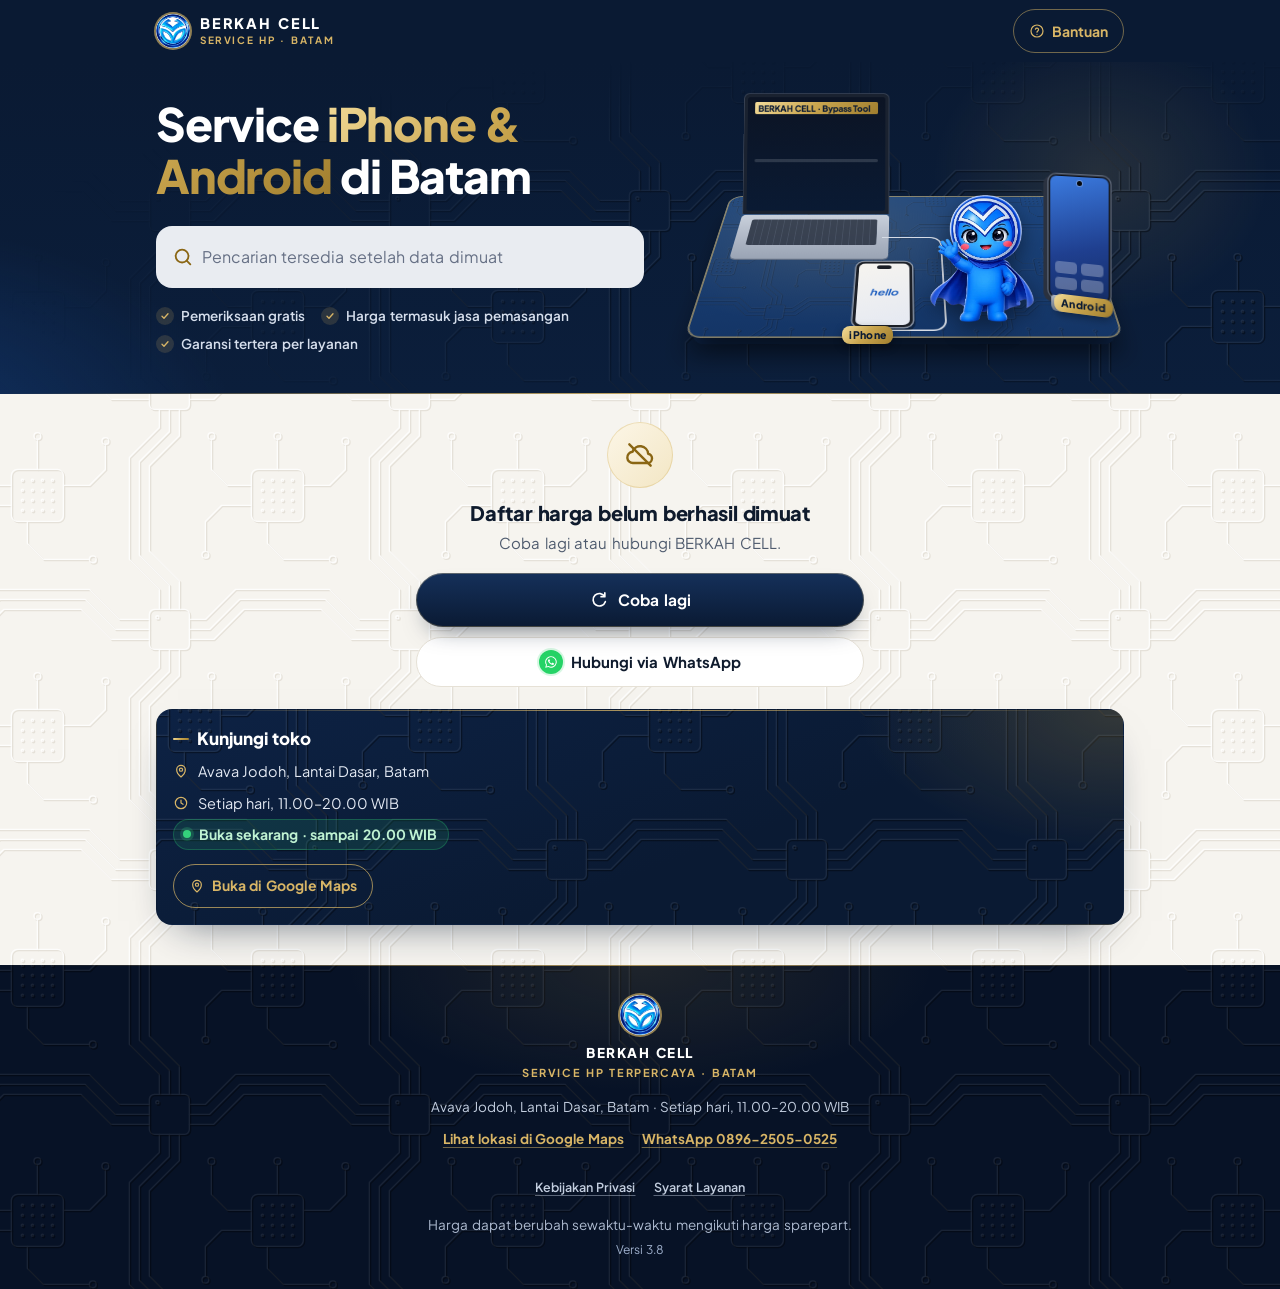
==== commit 676a0757: "Versi 3.8 preview: real 3D (WebGL) service bench prototype at /?hero=3d - bench3d.js builds the serv" ====
--- a/site-live/index.html
+++ b/site-live/index.html
@@ -25,7 +25,7 @@
 <link rel="apple-touch-icon" href="assets/apple-touch-icon.png">
 <link rel="manifest" href="site.webmanifest">
 <link rel="preload" href="assets/fonts/plus-jakarta-sans-latin.woff2" as="font" type="font/woff2" crossorigin>
-<link rel="stylesheet" href="styles.css?v=3.7.0">
+<link rel="stylesheet" href="styles.css?v=3.8.0">
 <!-- Data lokal untuk mesin pencari (F19). Nilainya harus sama dengan CONFIG.STORE di app.js
      dan footer. Blok data JSON tidak dijalankan sebagai skrip, jadi CSP tidak perlu diubah. -->
 <script type="application/ld+json">
@@ -113,12 +113,12 @@
       <span class="ftr-links legal-links"><a href="/privacy">Kebijakan Privasi</a>
         <a href="/terms">Syarat Layanan</a></span>
       <span class="fine-print">Harga dapat berubah sewaktu-waktu mengikuti harga sparepart.</span>
-      <span class="ver">Versi 3.7</span>
+      <span class="ver">Versi 3.8</span>
     </div>
   </footer>
 </div>
 <div id="fixed-layer"></div>
 <div id="panel-layer" hidden></div>
-<script src="app.js?v=3.7.0" defer></script>
+<script src="app.js?v=3.8.0" defer></script>
 </body>
 </html>
--- a/site-live/styles.css
+++ b/site-live/styles.css
@@ -134,6 +134,15 @@
 .bench.play .hello{animation:helloOut 3.2s linear both}
 @keyframes helloOut{0%,90%{opacity:1}100%{opacity:0}}
 .hero .bench.play~.searchbox{animation:glint .5s ease-out 3.9s both}
+/* Prototipe 3D (WebGL, ?hero=3d): kanvas di atas adegan CSS; adegan CSS disembunyikan setelah 3D siap */
+.bench.has3d{height:206px}
+.bench3d{position:absolute;inset:-6px -16px -4px;pointer-events:auto;opacity:0;transition:opacity .45s ease}
+.bench3d.ready{opacity:1}
+.bench.ready3d>:not(.bench3d){visibility:hidden}
+.bench3d-canvas{display:block;width:100%;height:100%;touch-action:pan-y;cursor:grab}
+.bench3d.dragging .bench3d-canvas{cursor:grabbing}
+.bench3d::after{content:"⟲ Geser untuk memutar";position:absolute;right:18px;top:4px;font-size:11px;font-weight:700;color:#EFE2BF;background:rgba(10,26,51,.55);border:1px solid rgba(216,181,102,.45);border-radius:10px;padding:2px 8px;pointer-events:none;transition:opacity .3s}
+.bench3d[data-touched]::after{opacity:0}
 @keyframes glint{0%{box-shadow:0 0 0 0 rgba(216,181,102,0),0 14px 34px -14px rgba(0,0,0,.55)}45%{box-shadow:0 0 0 3px rgba(216,181,102,.9),0 14px 34px -14px rgba(0,0,0,.55)}100%{box-shadow:0 0 0 0 rgba(216,181,102,0),0 14px 34px -14px rgba(0,0,0,.55)}}
 .searchbox{margin-top:16px;height:58px;background:#fff;border-radius:var(--r-md);display:flex;align-items:center;gap:8px;padding:0 6px 0 16px;color:var(--ink);box-shadow:0 14px 34px -14px rgba(0,0,0,.55),inset 0 0 0 1px rgba(255,255,255,.6);transition:box-shadow .18s var(--ease)}
 .searchbox:focus-within{box-shadow:0 0 0 3px var(--gold),0 14px 34px -14px rgba(0,0,0,.55)}
@@ -418,6 +427,7 @@
   .hero .wrap{display:grid;grid-template-columns:minmax(0,1fr) 440px;column-gap:40px;align-items:start}
   .hero .wrap>*{grid-column:1}
   .hero .bench{grid-column:2;grid-row:1 / span 6;align-self:center;height:250px;margin:0;max-width:none;perspective:760px}
+  .hero .bench.has3d{height:320px}
   .hero .bench .mat{height:230px}
   .hero .bench .bt{width:104px;height:127px}
   .hero .bench .and{width:72px;height:140px}
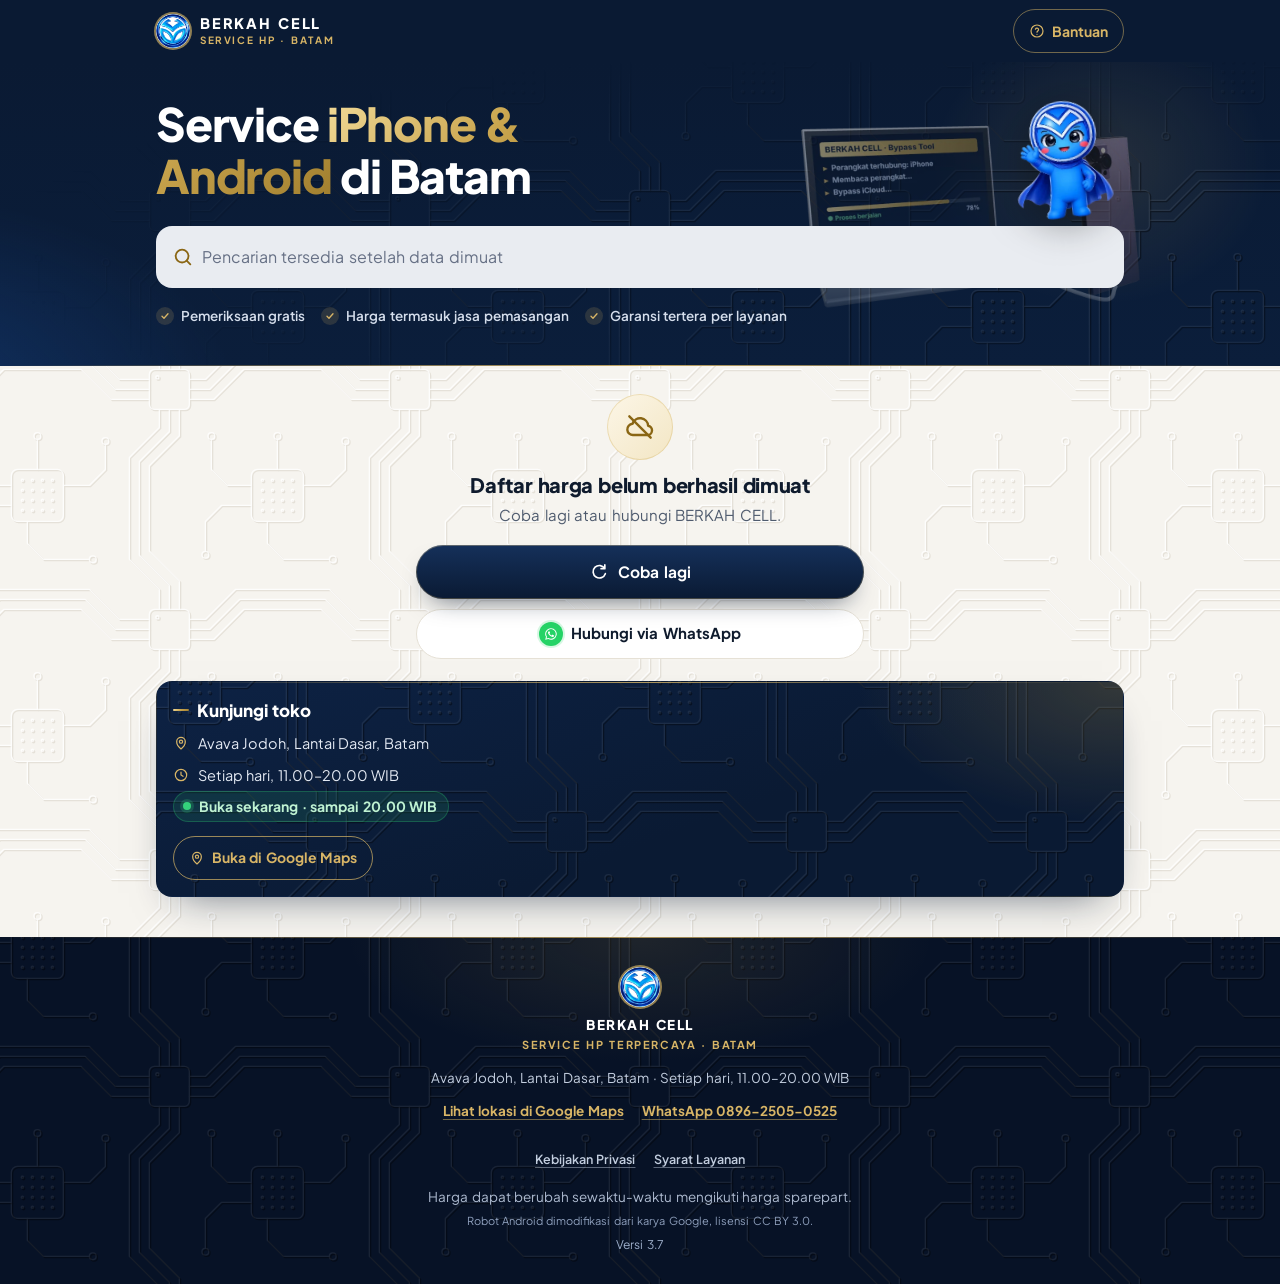
==== commit 74058525: "Versi 3.7 preview: back to the "Langsung Ketik" hero with a faint device backdrop The owner dropped " ====
--- a/site-live/index.html
+++ b/site-live/index.html
@@ -25,7 +25,7 @@
 <link rel="apple-touch-icon" href="assets/apple-touch-icon.png">
 <link rel="manifest" href="site.webmanifest">
 <link rel="preload" href="assets/fonts/plus-jakarta-sans-latin.woff2" as="font" type="font/woff2" crossorigin>
-<link rel="stylesheet" href="styles.css?v=3.8.0">
+<link rel="stylesheet" href="styles.css?v=3.7.0">
 <!-- Data lokal untuk mesin pencari (F19). Nilainya harus sama dengan CONFIG.STORE di app.js
      dan footer. Blok data JSON tidak dijalankan sebagai skrip, jadi CSP tidak perlu diubah. -->
 <script type="application/ld+json">
@@ -65,8 +65,9 @@
   <symbol id="i-swap" viewBox="0 0 24 24"><path d="M7 7h11l-3-3M17 17H6l3 3" fill="none" stroke="currentColor" stroke-width="2" stroke-linecap="round" stroke-linejoin="round"/></symbol>
   <symbol id="i-help" viewBox="0 0 24 24"><circle cx="12" cy="12" r="9" fill="none" stroke="currentColor" stroke-width="1.8"/><path d="M9.6 9.3a2.5 2.5 0 014.8.9c0 1.7-2.4 2.1-2.4 3.6M12 17h.01" fill="none" stroke="currentColor" stroke-width="1.8" stroke-linecap="round"/></symbol>
   <symbol id="i-screen" viewBox="0 0 24 24"><rect x="6" y="2.5" width="12" height="19" rx="2.5" fill="none" stroke="currentColor" stroke-width="1.8"/><path d="M10 18.5h4" stroke="currentColor" stroke-width="1.8" stroke-linecap="round"/></symbol>
-  <symbol id="i-iphone" viewBox="0 0 24 24"><rect x="6" y="2.5" width="12" height="19" rx="3" fill="none" stroke="currentColor" stroke-width="1.8"/><rect x="10" y="4.7" width="4" height="1.6" rx=".8" fill="currentColor"/></symbol>
-  <symbol id="i-android" viewBox="0 0 24 24"><rect x="6" y="2.5" width="12" height="19" rx="2" fill="none" stroke="currentColor" stroke-width="1.8"/><circle cx="12" cy="5.6" r="1" fill="currentColor"/></symbol>
+  <symbol id="i-iphone" viewBox="0 0 24 24"><rect x="5.5" y="2" width="13" height="20" rx="3.2" fill="none" stroke="currentColor" stroke-width="1.7"/><rect x="7.3" y="3.9" width="6.4" height="6.4" rx="1.9" fill="none" stroke="currentColor" stroke-width="1.3"/><circle cx="9.25" cy="5.85" r="1.05" fill="currentColor"/><circle cx="9.25" cy="8.35" r="1.05" fill="currentColor"/><circle cx="11.75" cy="7.1" r="1.05" fill="currentColor"/></symbol>
+  <!-- Robot Android dimodifikasi dari karya Google, lisensi CC BY 3.0 (atribusi di footer) -->
+  <symbol id="i-android" viewBox="0 0 24 24"><path d="M7.6 9.6L5.6 6.3M16.4 9.6l2-3.3" stroke="#3DDC84" stroke-width="1.6" stroke-linecap="round"/><path d="M2.8 18.5a9.2 9.2 0 0118.4 0z" fill="#3DDC84"/><circle cx="8.3" cy="14.6" r="1.15" fill="#0A1A33"/><circle cx="15.7" cy="14.6" r="1.15" fill="#0A1A33"/></symbol>
   <symbol id="i-battery" viewBox="0 0 24 24"><rect x="3" y="7" width="16" height="10" rx="2" fill="none" stroke="currentColor" stroke-width="1.8"/><path d="M21 10.5v3M6.5 10v4M9.5 10v4" stroke="currentColor" stroke-width="1.8" stroke-linecap="round"/></symbol>
   <symbol id="i-camera" viewBox="0 0 24 24"><path d="M4 8h3l1.5-2h7L17 8h3v11H4z" fill="none" stroke="currentColor" stroke-width="1.8" stroke-linejoin="round"/><circle cx="12" cy="13" r="3.2" fill="none" stroke="currentColor" stroke-width="1.8"/></symbol>
   <symbol id="i-plug" viewBox="0 0 24 24"><path d="M9 3v5M15 3v5M7 8h10v3a5 5 0 01-10 0zM12 16v5" fill="none" stroke="currentColor" stroke-width="1.8" stroke-linecap="round" stroke-linejoin="round"/></symbol>
@@ -113,12 +114,13 @@
       <span class="ftr-links legal-links"><a href="/privacy">Kebijakan Privasi</a>
         <a href="/terms">Syarat Layanan</a></span>
       <span class="fine-print">Harga dapat berubah sewaktu-waktu mengikuti harga sparepart.</span>
-      <span class="ver">Versi 3.8</span>
+      <span class="fine-print attr">Robot Android dimodifikasi dari karya Google, lisensi CC BY 3.0.</span>
+      <span class="ver">Versi 3.7</span>
     </div>
   </footer>
 </div>
 <div id="fixed-layer"></div>
 <div id="panel-layer" hidden></div>
-<script src="app.js?v=3.8.0" defer></script>
+<script src="app.js?v=3.7.0" defer></script>
 </body>
 </html>
--- a/site-live/styles.css
+++ b/site-live/styles.css
@@ -1,4 +1,4 @@
-/* BERKAH CELL — Daftar Harga Servis HP · Versi 3.6
+/* BERKAH CELL — Daftar Harga Servis HP · Versi 3.7
    Arah desain: Katalog Bertingkat (PRD bagian 5), polesan premium navy & emas.
    Font: Plus Jakarta Sans (OFL, assets/fonts/OFL-plus-jakarta-sans.txt), disimpan di situs sendiri. */
 @font-face{
@@ -60,89 +60,24 @@
   -webkit-mask-image:radial-gradient(ellipse 85% 68% at 84% 62%,#000 0%,#000 30%,transparent 100%);mask-image:radial-gradient(ellipse 85% 68% at 84% 62%,#000 0%,#000 30%,transparent 100%)}
 .hero::after{content:"";position:absolute;left:0;right:0;bottom:0;height:1px;background:linear-gradient(90deg,rgba(201,165,78,0),rgba(216,181,102,.9),rgba(201,165,78,0))}
 .hero .wrap{position:relative;z-index:1}
+/* Latar samar: laptop bypass + iPhone 14 Pro Max Deep Purple, memudar dari bawah */
+.hero-latar{position:absolute;left:0;right:0;top:0;bottom:0;pointer-events:none;opacity:.4;
+  background:url(assets/latar-hero-m.webp) 30% -64px/auto 96% no-repeat;
+  -webkit-mask-image:linear-gradient(0deg,transparent 18%,#000 62%);mask-image:linear-gradient(0deg,transparent 28%,#000 64%)}
+body.searching .hero-latar{display:none}
+@media (min-width:1024px){.hero-latar{background-image:url(assets/latar-hero-d.webp);background-position:100% 40%;background-size:auto 100%;opacity:.55;
+  -webkit-mask-image:linear-gradient(0deg,transparent 5%,#000 45%),linear-gradient(90deg,transparent 30%,#000 60%);-webkit-mask-composite:source-in;mask-image:linear-gradient(0deg,transparent 5%,#000 45%),linear-gradient(90deg,transparent 30%,#000 60%);mask-composite:intersect}}
 .eyebrow{font-size:11.5px;font-weight:800;letter-spacing:2px;color:var(--gold-on-navy);text-transform:uppercase;display:flex;align-items:center;gap:8px;margin-top:10px}
 .eyebrow::before{content:"";width:18px;height:2px;border-radius:2px;background:var(--gold-grad)}
-.hero h1{font-size:clamp(26px,7vw,40px);font-weight:800;line-height:1.14;letter-spacing:-.8px;margin-top:14px;max-width:14em}
+.hero h1{font-size:clamp(26px,7vw,40px);font-weight:800;line-height:1.14;letter-spacing:-.8px;margin-top:14px;max-width:14em;padding-right:78px}
 .hero h1 .gold{color:var(--gold-on-navy);background:var(--gold-grad);-webkit-background-clip:text;background-clip:text;-webkit-text-fill-color:transparent}
 .hero .lead{color:#C9D4E8;font-size:15px;margin-top:8px;max-width:30em;padding-right:80px}
-/* ===== Meja service 3D (Konsep 1) =====
-   Gaya dasar = frame akhir (bypass selesai, Berkahtron mempersilakan). .play memutar animasi sekali
-   (hanya transform/opacity); .pre = frame awal saat data masih dimuat. */
-.bench{position:relative;height:176px;margin-top:10px;perspective:620px;perspective-origin:50% -10%;pointer-events:none;user-select:none}
-.mat{position:absolute;left:0;right:0;bottom:6px;height:168px;transform-origin:50% 100%;transform:rotateX(62deg);transform-style:preserve-3d;border-radius:16px;
-  background:radial-gradient(70% 90% at 30% 30%,rgba(216,181,102,.16),rgba(216,181,102,0) 70%),url(assets/motif-emboss-gelap.svg) 0 0/120px 120px,linear-gradient(180deg,#1D467F,#143566);
-  box-shadow:inset 0 0 0 2px rgba(216,181,102,.55),0 30px 30px -10px rgba(0,0,0,.55)}
-.mat::after{content:"";position:absolute;left:10px;right:10px;bottom:-9px;height:9px;border-radius:0 0 12px 12px;background:#0C2347;transform-origin:50% 0;transform:rotateX(-90deg)}
-/* Laptop: alas keyboard rata di karpet, layar berdiri dari engsel belakang */
-.lap{position:absolute;left:5%;top:16%;width:41%;height:34%;transform-style:preserve-3d}
-.lap-base{position:absolute;inset:0;border-radius:6px;background:linear-gradient(180deg,#C9D0DB,#9AA4B4);box-shadow:0 2px 0 #6E7889;transform-style:preserve-3d}
-.lap-keys{position:absolute;left:8%;right:8%;top:12%;bottom:30%;border-radius:3px;background:repeating-linear-gradient(90deg,#2A3342 0 7px,#3A4456 7px 8px),#2A3342;opacity:.9}
-.lap-lid{position:absolute;left:0;right:0;bottom:100%;height:190%;transform-origin:50% 100%;transform:rotateX(-58deg);border-radius:7px 7px 2px 2px;background:#1A2230;padding:5px;box-shadow:inset 0 0 0 1px #3A4456}
-.lap-screen{position:relative;height:100%;border-radius:3px;background:linear-gradient(180deg,#0C1424,#0A1A33);padding:4px 6px;display:flex;flex-direction:column;gap:2px;overflow:hidden;font-size:8.5px;line-height:1.25;color:#CFE0FF;font-weight:600;letter-spacing:0;word-spacing:0;white-space:nowrap}
-.lap-screen .ttl{color:#0A1A33;background:var(--gold-grad);border-radius:2px;padding:1px 4px;font-size:8px;font-weight:800;margin-bottom:1px}
-.lap-screen .l1::before{content:"▸ ";color:var(--gold-on-navy)}
-.lap-screen .l2::before,.lap-screen .l3::before{content:"▸ ";color:var(--gold-on-navy)}
-.lap-screen .l4{color:#7BE0A1;font-weight:800}
-.lap-screen .bar{height:4px;border-radius:2px;background:rgba(255,255,255,.14);overflow:hidden;margin:1px 0}
-.lap-screen .bar i{display:block;height:100%;background:var(--gold-grad);transform-origin:0 50%}
-/* Kabel dari laptop ke port bawah iPhone */
-.cable{position:absolute;left:44%;top:34%;width:16%;height:62%;border:2.5px solid #D6DCE6;border-left:0;border-radius:0 14px 14px 0}
-.cable::after{content:"";position:absolute;inset:-2.5px -2.5px -2.5px 0;border:2.5px solid #F3DC9A;border-left:0;border-radius:inherit;filter:drop-shadow(0 0 4px rgba(243,220,154,.9));opacity:0}
-/* iPhone berbaring di karpet (layar ke atas) */
-.iph{position:absolute;left:38%;top:52%;width:14%;height:42%;border-radius:9px;background:#1B1F27;box-shadow:0 0 0 1.5px #8C96A6,3px 4px 0 rgba(0,0,0,.35);padding:3px}
-.iph-screen{position:relative;height:100%;border-radius:7px;background:linear-gradient(160deg,#F6F4EF,#E5E9F2);overflow:hidden;display:flex;align-items:center;justify-content:center}
-.iph-screen::before{content:"";position:absolute;top:4%;left:35%;width:30%;height:6%;border-radius:4px;background:#1B1F27}
-.iph .hello{position:absolute;font-size:10px;font-weight:700;font-style:italic;color:#1F5FBF;opacity:0}
-.iph .ok{font-size:15px;font-weight:800;color:#2EA66A}
-/* Android berdiri di dudukan */
-.and{position:absolute;right:2%;bottom:30px;width:54px;height:104px;transform:rotateY(-24deg);transform-style:preserve-3d}
-.and-phone{position:absolute;left:4px;right:4px;top:0;bottom:12px;border-radius:9px;background:#0E1118;box-shadow:inset 0 0 0 1.5px #5D6778,-4px 3px 0 #2B3240;padding:3px}
-.and-screen{position:relative;height:100%;border-radius:6px;background:linear-gradient(165deg,#3B7BE0,#1F3F8F 60%,#142D66);display:grid;grid-template-columns:1fr 1fr;align-content:end;gap:4px;padding:14px 5px 8px}
-.and-screen .cam{position:absolute;top:4px;left:50%;width:5px;height:5px;margin-left:-2.5px;border-radius:50%;background:#05070B;box-shadow:0 0 0 1px rgba(255,255,255,.25)}
-.and-screen .app{height:12px;border-radius:4px;background:rgba(255,255,255,.28)}
-.and-stand{position:absolute;left:8px;right:8px;bottom:0;height:16px;border-radius:3px 3px 6px 6px;background:linear-gradient(180deg,#B7BFCC,#7D8798)}
-/* Label jenis HP */
-.bench .tag{position:absolute;bottom:0;font-size:10.5px;font-weight:800;letter-spacing:.3px;color:#0A1A33;background:var(--gold-grad);border-radius:8px;padding:1px 7px;box-shadow:0 3px 8px rgba(0,0,0,.35)}
-.bench .tag-ip{left:36%}
-.bench .tag-an{right:4%}
-/* Berkahtron: badan + lengan berputar di sendi bahu (assets dari tools/buat_rig_maskot.js) */
-.bt{position:absolute;left:56%;bottom:22px;width:74px;height:90px;transform-origin:50% 100%;transform:rotate(-4deg);filter:drop-shadow(0 8px 10px rgba(0,0,0,.4))}
-.bt img{position:absolute;inset:0;width:100%;height:100%}
-.bt-arm{transform-origin:39% 57.4%;transform:rotate(-80deg)}
-/* Frame awal (data dimuat) */
-.bench.pre .ln:not(.ttl),.bench.pre .ok{opacity:0}
-.bench.pre .bar i{transform:scaleX(0)}
-.bench.pre .hello{opacity:1}
-.bench.pre .bt{transform:none}
-.bench.pre .bt-arm{transform:none}
-/* Animasi sekali jalan (±4,2 dtk) */
-.bench.play{animation:benchIn .5s cubic-bezier(.2,.7,.2,1) both}
-@keyframes benchIn{from{opacity:0;transform:translateY(14px)}to{opacity:1;transform:none}}
-.bench.play .bt-arm{animation:btArm 4s ease-in-out both}
-@keyframes btArm{0%,10%{transform:rotate(0)}15%{transform:rotate(16deg)}20%{transform:rotate(-10deg)}25%{transform:rotate(16deg)}30%,82%{transform:rotate(0)}100%{transform:rotate(-80deg)}}
-.bench.play .bt{animation:btLean 4s ease-in-out both}
-@keyframes btLean{0%,82%{transform:none}100%{transform:rotate(-4deg)}}
-.bench.play .cable::after{animation:cableGlow 3.4s linear both}
-@keyframes cableGlow{0%,15%{opacity:0}25%,88%{opacity:1}100%{opacity:0}}
-.bench.play .ln.l1{animation:lnIn .25s ease-out .9s both}
-.bench.play .ln.l2{animation:lnIn .25s ease-out 1.4s both}
-.bench.play .ln.l3{animation:lnIn .25s ease-out 1.9s both}
-.bench.play .ln.l4,.bench.play .ok{animation:lnIn .3s ease-out 3s both}
-@keyframes lnIn{from{opacity:0;transform:translateY(3px)}to{opacity:1;transform:none}}
-.bench.play .bar i{animation:barGrow 2.1s cubic-bezier(.4,0,.6,1) .9s both}
-@keyframes barGrow{from{transform:scaleX(0)}to{transform:scaleX(1)}}
-.bench.play .hello{animation:helloOut 3.2s linear both}
-@keyframes helloOut{0%,90%{opacity:1}100%{opacity:0}}
-.hero .bench.play~.searchbox{animation:glint .5s ease-out 3.9s both}
-/* Prototipe 3D (WebGL, ?hero=3d): kanvas di atas adegan CSS; adegan CSS disembunyikan setelah 3D siap */
-.bench.has3d{height:206px}
-.bench3d{position:absolute;inset:-6px -16px -4px;pointer-events:auto;opacity:0;transition:opacity .45s ease}
-.bench3d.ready{opacity:1}
-.bench.ready3d>:not(.bench3d){visibility:hidden}
-.bench3d-canvas{display:block;width:100%;height:100%;touch-action:pan-y;cursor:grab}
-.bench3d.dragging .bench3d-canvas{cursor:grabbing}
-.bench3d::after{content:"⟲ Geser untuk memutar";position:absolute;right:18px;top:4px;font-size:11px;font-weight:700;color:#EFE2BF;background:rgba(10,26,51,.55);border:1px solid rgba(216,181,102,.45);border-radius:10px;padding:2px 8px;pointer-events:none;transition:opacity .3s}
-.bench3d[data-touched]::after{opacity:0}
+.hero .mascot{position:absolute;right:12px;top:4px;width:70px;height:auto;filter:drop-shadow(0 10px 18px rgba(0,0,0,.35))}
+/* Maskot melompat masuk sekali lalu diam, condong ke kolom cari (hanya transform/opacity). */
+.hero .mascot{width:60px;top:-4px;transform:rotate(-6deg);transform-origin:50% 100%}
+.hero .mascot.intro{animation:hop .6s cubic-bezier(.2,.7,.2,1) .15s both}
+@keyframes hop{0%{opacity:0;transform:translateY(18px) scale(.85)}60%{opacity:1;transform:translateY(-6px) scale(1.04)}100%{opacity:1;transform:rotate(-6deg)}}
+.hero .mascot.intro~.searchbox{animation:glint .5s ease-out .7s both}
 @keyframes glint{0%{box-shadow:0 0 0 0 rgba(216,181,102,0),0 14px 34px -14px rgba(0,0,0,.55)}45%{box-shadow:0 0 0 3px rgba(216,181,102,.9),0 14px 34px -14px rgba(0,0,0,.55)}100%{box-shadow:0 0 0 0 rgba(216,181,102,0),0 14px 34px -14px rgba(0,0,0,.55)}}
 .searchbox{margin-top:16px;height:58px;background:#fff;border-radius:var(--r-md);display:flex;align-items:center;gap:8px;padding:0 6px 0 16px;color:var(--ink);box-shadow:0 14px 34px -14px rgba(0,0,0,.55),inset 0 0 0 1px rgba(255,255,255,.6);transition:box-shadow .18s var(--ease)}
 .searchbox:focus-within{box-shadow:0 0 0 3px var(--gold),0 14px 34px -14px rgba(0,0,0,.55)}
@@ -175,7 +110,7 @@
 .trust{list-style:none;display:flex;flex-wrap:wrap;gap:8px 16px;margin-top:14px;font-size:13px;font-weight:600;color:#D5DEEC}
 .trust li{display:inline-flex;align-items:center;gap:7px}
 .trust svg{flex:0 0 auto;width:18px;height:18px;padding:3px;border-radius:50%;background:rgba(216,181,102,.16);color:var(--gold-on-navy)}
-body.searching .hero .bench,body.searching .hero .devices,body.searching .hero .eyebrow,body.searching .hero h1,body.searching .hero .lead,body.searching .hero .mascot,body.searching .hero .trust,body.searching .hero .andalan{display:none}
+body.searching .hero .devices,body.searching .hero .eyebrow,body.searching .hero h1,body.searching .hero .lead,body.searching .hero .mascot,body.searching .hero .trust,body.searching .hero .andalan{display:none}
 body.searching .hero{padding-top:4px;padding-bottom:16px}
 body.searching .hero .searchbox{margin-top:8px}
 
@@ -369,6 +304,7 @@
 .ftr a:hover{text-decoration-color:var(--gold-on-navy)}
 .ftr .ftr-links{display:flex;flex-wrap:wrap;justify-content:center;gap:0 18px}
 .ftr .fine-print{display:block;margin-top:6px;color:#AEBBD0}
+.ftr .fine-print.attr{font-size:11px;color:#8FA0BD}
 .ftr .ver{display:block;margin-top:6px;color:#9FB0CC;font-size:12px}
 body.has-cta .ftr{padding-bottom:calc(var(--cta-h) + 24px)}
 body.has-cta main{padding-bottom:32px}
@@ -405,7 +341,6 @@
 @media (min-width:640px){
   .grid-brands{grid-template-columns:repeat(4,1fr);gap:12px}
   .devices{grid-template-columns:repeat(2,minmax(0,260px))}
-  .bench{max-width:460px;margin-left:auto;margin-right:auto;height:190px}
   .trust{font-size:13.5px}
   .steps-list{display:grid;grid-template-columns:repeat(3,1fr);padding:4px 0}
   .steps-list li{flex-direction:column;gap:10px;padding:14px 18px}
@@ -421,20 +356,9 @@
   .services{display:block;columns:2;column-gap:14px}
   .services .svc{break-inside:avoid;margin-bottom:14px}
   .hero{padding:22px 0 40px}
-  .hero h1{font-size:46px;letter-spacing:-1.2px}
-  .hero .lead{font-size:16.5px}
-  /* Meja service di kanan; judul, kolom cari, dan tombol di kiri */
-  .hero .wrap{display:grid;grid-template-columns:minmax(0,1fr) 440px;column-gap:40px;align-items:start}
-  .hero .wrap>*{grid-column:1}
-  .hero .bench{grid-column:2;grid-row:1 / span 6;align-self:center;height:250px;margin:0;max-width:none;perspective:760px}
-  .hero .bench.has3d{height:320px}
-  .hero .bench .mat{height:230px}
-  .hero .bench .bt{width:104px;height:127px}
-  .hero .bench .and{width:72px;height:140px}
-  .hero .bench .lap-screen{font-size:11px;padding:6px 9px;gap:3px}
-  .hero .bench .lap-screen .ttl{font-size:10.5px}
-  .hero .bench .iph .hello{font-size:13px}
-  .hero .bench .iph .ok{font-size:20px}
+  .hero h1{font-size:46px;letter-spacing:-1.2px;padding-right:140px}
+  .hero .lead{font-size:16.5px;padding-right:140px}
+  .hero .mascot{width:96px;top:4px;right:24px}
   .searchbox{height:62px;margin-top:24px}
   .trust{margin-top:18px}
   .dev h1{font-size:36px}
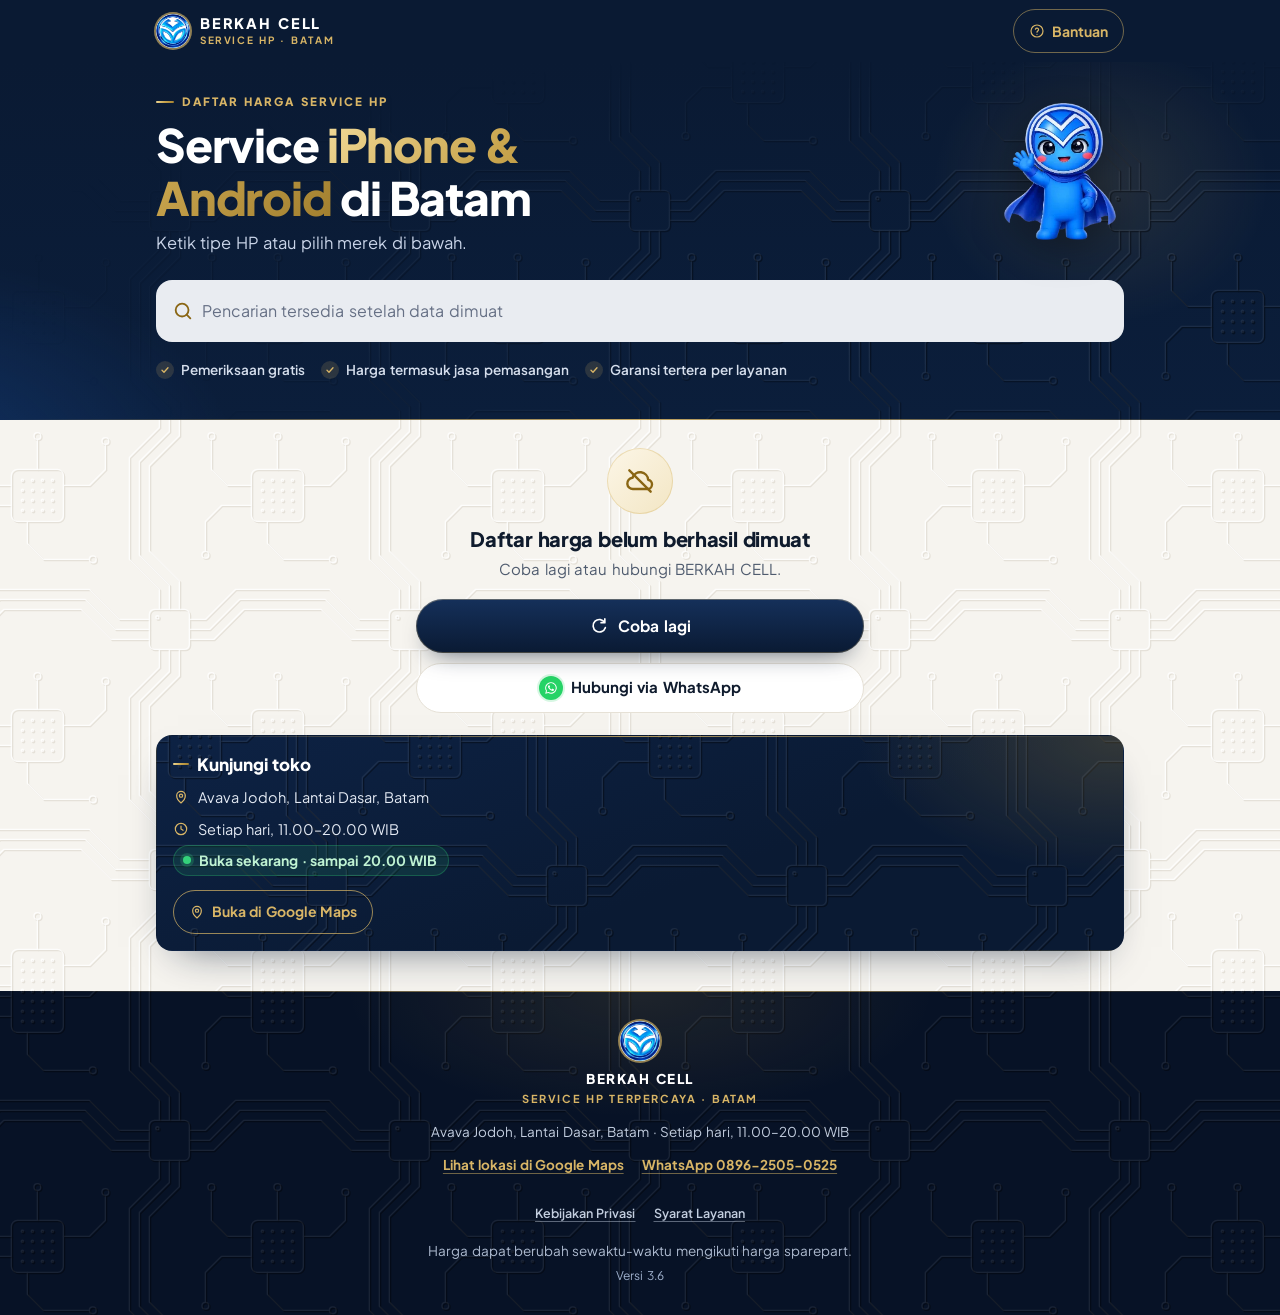
==== commit 04cf6415: "Versi 3.6: "service" wording and new home title - "servis" is now "service" in all customer-facing t" ====
--- a/site-live/index.html
+++ b/site-live/index.html
@@ -25,7 +25,7 @@
 <link rel="apple-touch-icon" href="assets/apple-touch-icon.png">
 <link rel="manifest" href="site.webmanifest">
 <link rel="preload" href="assets/fonts/plus-jakarta-sans-latin.woff2" as="font" type="font/woff2" crossorigin>
-<link rel="stylesheet" href="styles.css?v=3.7.0">
+<link rel="stylesheet" href="styles.css?v=3.6.0">
 <!-- Data lokal untuk mesin pencari (F19). Nilainya harus sama dengan CONFIG.STORE di app.js
      dan footer. Blok data JSON tidak dijalankan sebagai skrip, jadi CSP tidak perlu diubah. -->
 <script type="application/ld+json">
@@ -65,9 +65,6 @@
   <symbol id="i-swap" viewBox="0 0 24 24"><path d="M7 7h11l-3-3M17 17H6l3 3" fill="none" stroke="currentColor" stroke-width="2" stroke-linecap="round" stroke-linejoin="round"/></symbol>
   <symbol id="i-help" viewBox="0 0 24 24"><circle cx="12" cy="12" r="9" fill="none" stroke="currentColor" stroke-width="1.8"/><path d="M9.6 9.3a2.5 2.5 0 014.8.9c0 1.7-2.4 2.1-2.4 3.6M12 17h.01" fill="none" stroke="currentColor" stroke-width="1.8" stroke-linecap="round"/></symbol>
   <symbol id="i-screen" viewBox="0 0 24 24"><rect x="6" y="2.5" width="12" height="19" rx="2.5" fill="none" stroke="currentColor" stroke-width="1.8"/><path d="M10 18.5h4" stroke="currentColor" stroke-width="1.8" stroke-linecap="round"/></symbol>
-  <symbol id="i-iphone" viewBox="0 0 24 24"><rect x="5.5" y="2" width="13" height="20" rx="3.2" fill="none" stroke="currentColor" stroke-width="1.7"/><rect x="7.3" y="3.9" width="6.4" height="6.4" rx="1.9" fill="none" stroke="currentColor" stroke-width="1.3"/><circle cx="9.25" cy="5.85" r="1.05" fill="currentColor"/><circle cx="9.25" cy="8.35" r="1.05" fill="currentColor"/><circle cx="11.75" cy="7.1" r="1.05" fill="currentColor"/></symbol>
-  <!-- Robot Android dimodifikasi dari karya Google, lisensi CC BY 3.0 (atribusi di footer) -->
-  <symbol id="i-android" viewBox="0 0 24 24"><path d="M7.6 9.6L5.6 6.3M16.4 9.6l2-3.3" stroke="#3DDC84" stroke-width="1.6" stroke-linecap="round"/><path d="M2.8 18.5a9.2 9.2 0 0118.4 0z" fill="#3DDC84"/><circle cx="8.3" cy="14.6" r="1.15" fill="#0A1A33"/><circle cx="15.7" cy="14.6" r="1.15" fill="#0A1A33"/></symbol>
   <symbol id="i-battery" viewBox="0 0 24 24"><rect x="3" y="7" width="16" height="10" rx="2" fill="none" stroke="currentColor" stroke-width="1.8"/><path d="M21 10.5v3M6.5 10v4M9.5 10v4" stroke="currentColor" stroke-width="1.8" stroke-linecap="round"/></symbol>
   <symbol id="i-camera" viewBox="0 0 24 24"><path d="M4 8h3l1.5-2h7L17 8h3v11H4z" fill="none" stroke="currentColor" stroke-width="1.8" stroke-linejoin="round"/><circle cx="12" cy="13" r="3.2" fill="none" stroke="currentColor" stroke-width="1.8"/></symbol>
   <symbol id="i-plug" viewBox="0 0 24 24"><path d="M9 3v5M15 3v5M7 8h10v3a5 5 0 01-10 0zM12 16v5" fill="none" stroke="currentColor" stroke-width="1.8" stroke-linecap="round" stroke-linejoin="round"/></symbol>
@@ -114,13 +111,12 @@
       <span class="ftr-links legal-links"><a href="/privacy">Kebijakan Privasi</a>
         <a href="/terms">Syarat Layanan</a></span>
       <span class="fine-print">Harga dapat berubah sewaktu-waktu mengikuti harga sparepart.</span>
-      <span class="fine-print attr">Robot Android dimodifikasi dari karya Google, lisensi CC BY 3.0.</span>
-      <span class="ver">Versi 3.7</span>
+      <span class="ver">Versi 3.6</span>
     </div>
   </footer>
 </div>
 <div id="fixed-layer"></div>
 <div id="panel-layer" hidden></div>
-<script src="app.js?v=3.7.0" defer></script>
+<script src="app.js?v=3.6.0" defer></script>
 </body>
 </html>
--- a/site-live/styles.css
+++ b/site-live/styles.css
@@ -1,4 +1,4 @@
-/* BERKAH CELL — Daftar Harga Servis HP · Versi 3.7
+/* BERKAH CELL — Daftar Harga Service HP · Versi 3.6
    Arah desain: Katalog Bertingkat (PRD bagian 5), polesan premium navy & emas.
    Font: Plus Jakarta Sans (OFL, assets/fonts/OFL-plus-jakarta-sans.txt), disimpan di situs sendiri. */
 @font-face{
@@ -60,26 +60,13 @@
   -webkit-mask-image:radial-gradient(ellipse 85% 68% at 84% 62%,#000 0%,#000 30%,transparent 100%);mask-image:radial-gradient(ellipse 85% 68% at 84% 62%,#000 0%,#000 30%,transparent 100%)}
 .hero::after{content:"";position:absolute;left:0;right:0;bottom:0;height:1px;background:linear-gradient(90deg,rgba(201,165,78,0),rgba(216,181,102,.9),rgba(201,165,78,0))}
 .hero .wrap{position:relative;z-index:1}
-/* Latar samar: laptop bypass + iPhone 14 Pro Max Deep Purple, memudar dari bawah */
-.hero-latar{position:absolute;left:0;right:0;top:0;bottom:0;pointer-events:none;opacity:.4;
-  background:url(assets/latar-hero-m.webp) 30% -64px/auto 96% no-repeat;
-  -webkit-mask-image:linear-gradient(0deg,transparent 18%,#000 62%);mask-image:linear-gradient(0deg,transparent 28%,#000 64%)}
-body.searching .hero-latar{display:none}
-@media (min-width:1024px){.hero-latar{background-image:url(assets/latar-hero-d.webp);background-position:100% 40%;background-size:auto 100%;opacity:.55;
-  -webkit-mask-image:linear-gradient(0deg,transparent 5%,#000 45%),linear-gradient(90deg,transparent 30%,#000 60%);-webkit-mask-composite:source-in;mask-image:linear-gradient(0deg,transparent 5%,#000 45%),linear-gradient(90deg,transparent 30%,#000 60%);mask-composite:intersect}}
 .eyebrow{font-size:11.5px;font-weight:800;letter-spacing:2px;color:var(--gold-on-navy);text-transform:uppercase;display:flex;align-items:center;gap:8px;margin-top:10px}
 .eyebrow::before{content:"";width:18px;height:2px;border-radius:2px;background:var(--gold-grad)}
-.hero h1{font-size:clamp(26px,7vw,40px);font-weight:800;line-height:1.14;letter-spacing:-.8px;margin-top:14px;max-width:14em;padding-right:78px}
+.hero h1{font-size:clamp(27px,7.2vw,40px);font-weight:800;line-height:1.14;letter-spacing:-.8px;margin-top:8px;max-width:14em;padding-right:80px}
 .hero h1 .gold{color:var(--gold-on-navy);background:var(--gold-grad);-webkit-background-clip:text;background-clip:text;-webkit-text-fill-color:transparent}
 .hero .lead{color:#C9D4E8;font-size:15px;margin-top:8px;max-width:30em;padding-right:80px}
 .hero .mascot{position:absolute;right:12px;top:4px;width:70px;height:auto;filter:drop-shadow(0 10px 18px rgba(0,0,0,.35))}
-/* Maskot melompat masuk sekali lalu diam, condong ke kolom cari (hanya transform/opacity). */
-.hero .mascot{width:60px;top:-4px;transform:rotate(-6deg);transform-origin:50% 100%}
-.hero .mascot.intro{animation:hop .6s cubic-bezier(.2,.7,.2,1) .15s both}
-@keyframes hop{0%{opacity:0;transform:translateY(18px) scale(.85)}60%{opacity:1;transform:translateY(-6px) scale(1.04)}100%{opacity:1;transform:rotate(-6deg)}}
-.hero .mascot.intro~.searchbox{animation:glint .5s ease-out .7s both}
-@keyframes glint{0%{box-shadow:0 0 0 0 rgba(216,181,102,0),0 14px 34px -14px rgba(0,0,0,.55)}45%{box-shadow:0 0 0 3px rgba(216,181,102,.9),0 14px 34px -14px rgba(0,0,0,.55)}100%{box-shadow:0 0 0 0 rgba(216,181,102,0),0 14px 34px -14px rgba(0,0,0,.55)}}
-.searchbox{margin-top:16px;height:58px;background:#fff;border-radius:var(--r-md);display:flex;align-items:center;gap:8px;padding:0 6px 0 16px;color:var(--ink);box-shadow:0 14px 34px -14px rgba(0,0,0,.55),inset 0 0 0 1px rgba(255,255,255,.6);transition:box-shadow .18s var(--ease)}
+.searchbox{margin-top:18px;height:58px;background:#fff;border-radius:var(--r-md);display:flex;align-items:center;gap:8px;padding:0 6px 0 16px;color:var(--ink);box-shadow:0 14px 34px -14px rgba(0,0,0,.55),inset 0 0 0 1px rgba(255,255,255,.6);transition:box-shadow .18s var(--ease)}
 .searchbox:focus-within{box-shadow:0 0 0 3px var(--gold),0 14px 34px -14px rgba(0,0,0,.55)}
 .searchbox svg{flex:0 0 auto;color:var(--gold-text)}
 .searchbox input{flex:1;min-width:0;height:100%;border:0;background:transparent;font-size:16px;outline:none}
@@ -89,19 +76,6 @@
 .searchbox.disabled{background:#E9ECF1;box-shadow:none}
 .clear{flex:0 0 44px;width:44px;height:44px;border-radius:22px;display:flex;align-items:center;justify-content:center;color:var(--ink-2)}
 .clear:hover{background:#F1F3F6}
-/* Pintasan perangkat: [iPhone] [Android] */
-.devices{display:grid;grid-template-columns:1fr 1fr;gap:10px;margin-top:12px}
-.devices.one{grid-template-columns:1fr}
-.devlink{display:flex;align-items:center;gap:10px;min-height:58px;padding:8px 12px;border-radius:var(--r-md);background:rgba(255,255,255,.07);box-shadow:inset 0 0 0 1px rgba(216,181,102,.45);color:#fff;text-decoration:none;transition:background .18s var(--ease),box-shadow .18s var(--ease)}
-.devlink:hover{background:rgba(255,255,255,.12);box-shadow:inset 0 0 0 1px rgba(216,181,102,.85)}
-.devlink svg{flex:none;color:var(--gold-on-navy)}
-.devlink span{display:flex;flex-direction:column;line-height:1.2;min-width:0}
-.devlink b{font-size:15.5px;font-weight:800;letter-spacing:-.1px}
-.devlink small{font-size:12px;font-weight:600;color:#B9C6DB;margin-top:2px}
-.devices+.andalan{margin-top:12px}
-.grid-brands.flash{animation:flash .8s ease-out}
-@keyframes flash{0%,100%{box-shadow:0 0 0 0 rgba(201,165,78,0);border-radius:var(--r-md)}35%{box-shadow:0 0 0 3px rgba(201,165,78,.75);border-radius:var(--r-md)}}
-#judul-merek:focus{outline:none}
 .andalan{display:inline-flex;align-items:center;gap:8px;min-height:44px;margin-top:14px;padding:0 14px 0 12px;border-radius:22px;background:rgba(216,181,102,.12);box-shadow:inset 0 0 0 1px rgba(216,181,102,.55);color:#EFE2BF;font-size:13.5px;font-weight:600;text-decoration:none;transition:background .18s var(--ease)}
 .andalan b{color:var(--gold-on-navy);font-weight:800}
 .andalan svg{flex:none;color:var(--gold-on-navy)}
@@ -110,7 +84,7 @@
 .trust{list-style:none;display:flex;flex-wrap:wrap;gap:8px 16px;margin-top:14px;font-size:13px;font-weight:600;color:#D5DEEC}
 .trust li{display:inline-flex;align-items:center;gap:7px}
 .trust svg{flex:0 0 auto;width:18px;height:18px;padding:3px;border-radius:50%;background:rgba(216,181,102,.16);color:var(--gold-on-navy)}
-body.searching .hero .devices,body.searching .hero .eyebrow,body.searching .hero h1,body.searching .hero .lead,body.searching .hero .mascot,body.searching .hero .trust,body.searching .hero .andalan{display:none}
+body.searching .hero .eyebrow,body.searching .hero h1,body.searching .hero .lead,body.searching .hero .mascot,body.searching .hero .trust,body.searching .hero .andalan{display:none}
 body.searching .hero{padding-top:4px;padding-bottom:16px}
 body.searching .hero .searchbox{margin-top:8px}
 
@@ -217,7 +191,7 @@
 .open-status .dot{width:8px;height:8px;border-radius:50%;background:#8A97AD}
 .open-status.is-open{color:#BFF2D2;background:rgba(46,204,113,.12);box-shadow:inset 0 0 0 1px rgba(46,204,113,.28)}
 .open-status.is-open .dot{background:#34D27B;box-shadow:0 0 0 3px rgba(52,210,123,.22)}
-/* Langkah servis di beranda */
+/* Langkah service di beranda */
 .steps{margin-top:22px}
 .steps-list{list-style:none;background:var(--card);border:1px solid rgba(10,26,51,.06);border-radius:var(--r-md);box-shadow:var(--sh-1);padding:6px 16px}
 .steps-list li{position:relative;display:flex;gap:14px;padding:12px 0}
@@ -304,7 +278,6 @@
 .ftr a:hover{text-decoration-color:var(--gold-on-navy)}
 .ftr .ftr-links{display:flex;flex-wrap:wrap;justify-content:center;gap:0 18px}
 .ftr .fine-print{display:block;margin-top:6px;color:#AEBBD0}
-.ftr .fine-print.attr{font-size:11px;color:#8FA0BD}
 .ftr .ver{display:block;margin-top:6px;color:#9FB0CC;font-size:12px}
 body.has-cta .ftr{padding-bottom:calc(var(--cta-h) + 24px)}
 body.has-cta main{padding-bottom:32px}
@@ -340,7 +313,6 @@
 /* ===== Larger screens ===== */
 @media (min-width:640px){
   .grid-brands{grid-template-columns:repeat(4,1fr);gap:12px}
-  .devices{grid-template-columns:repeat(2,minmax(0,260px))}
   .trust{font-size:13.5px}
   .steps-list{display:grid;grid-template-columns:repeat(3,1fr);padding:4px 0}
   .steps-list li{flex-direction:column;gap:10px;padding:14px 18px}
@@ -358,7 +330,7 @@
   .hero{padding:22px 0 40px}
   .hero h1{font-size:46px;letter-spacing:-1.2px;padding-right:140px}
   .hero .lead{font-size:16.5px;padding-right:140px}
-  .hero .mascot{width:96px;top:4px;right:24px}
+  .hero .mascot{width:112px;top:10px;right:24px}
   .searchbox{height:62px;margin-top:24px}
   .trust{margin-top:18px}
   .dev h1{font-size:36px}
